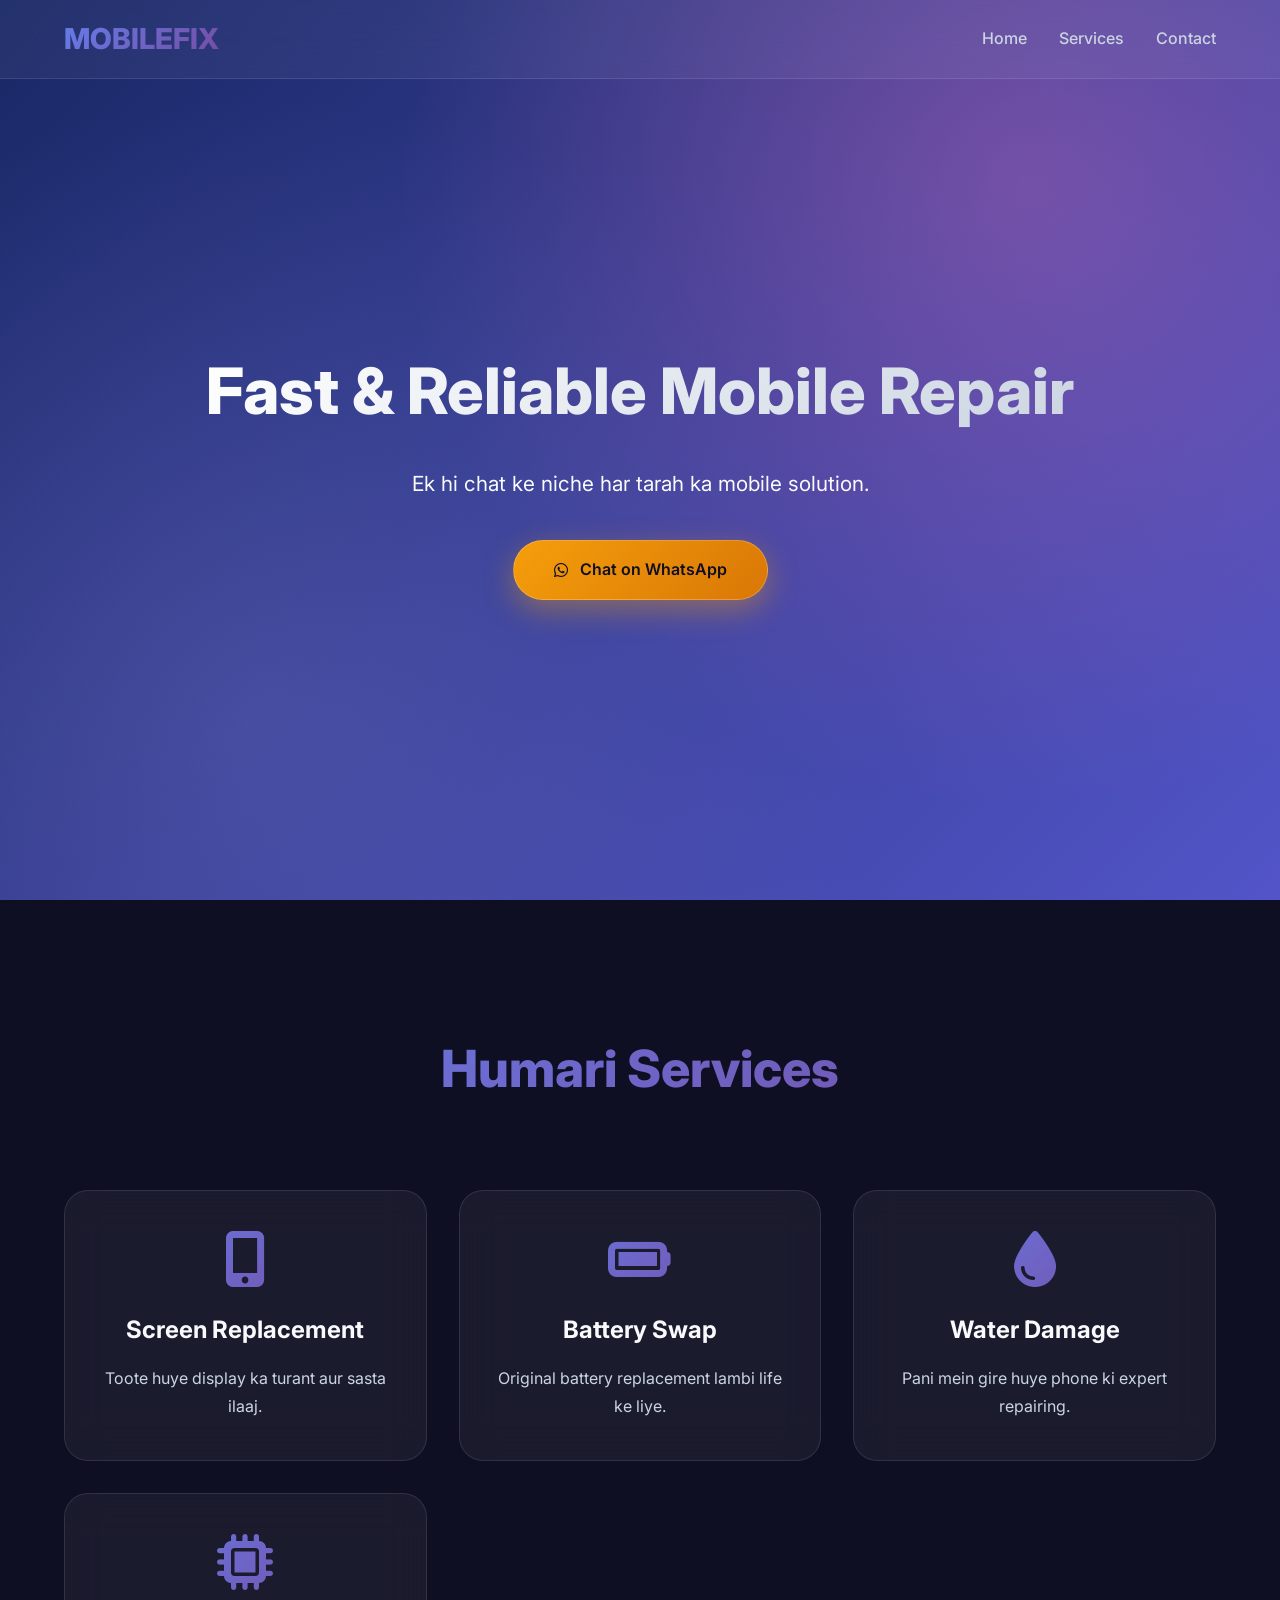
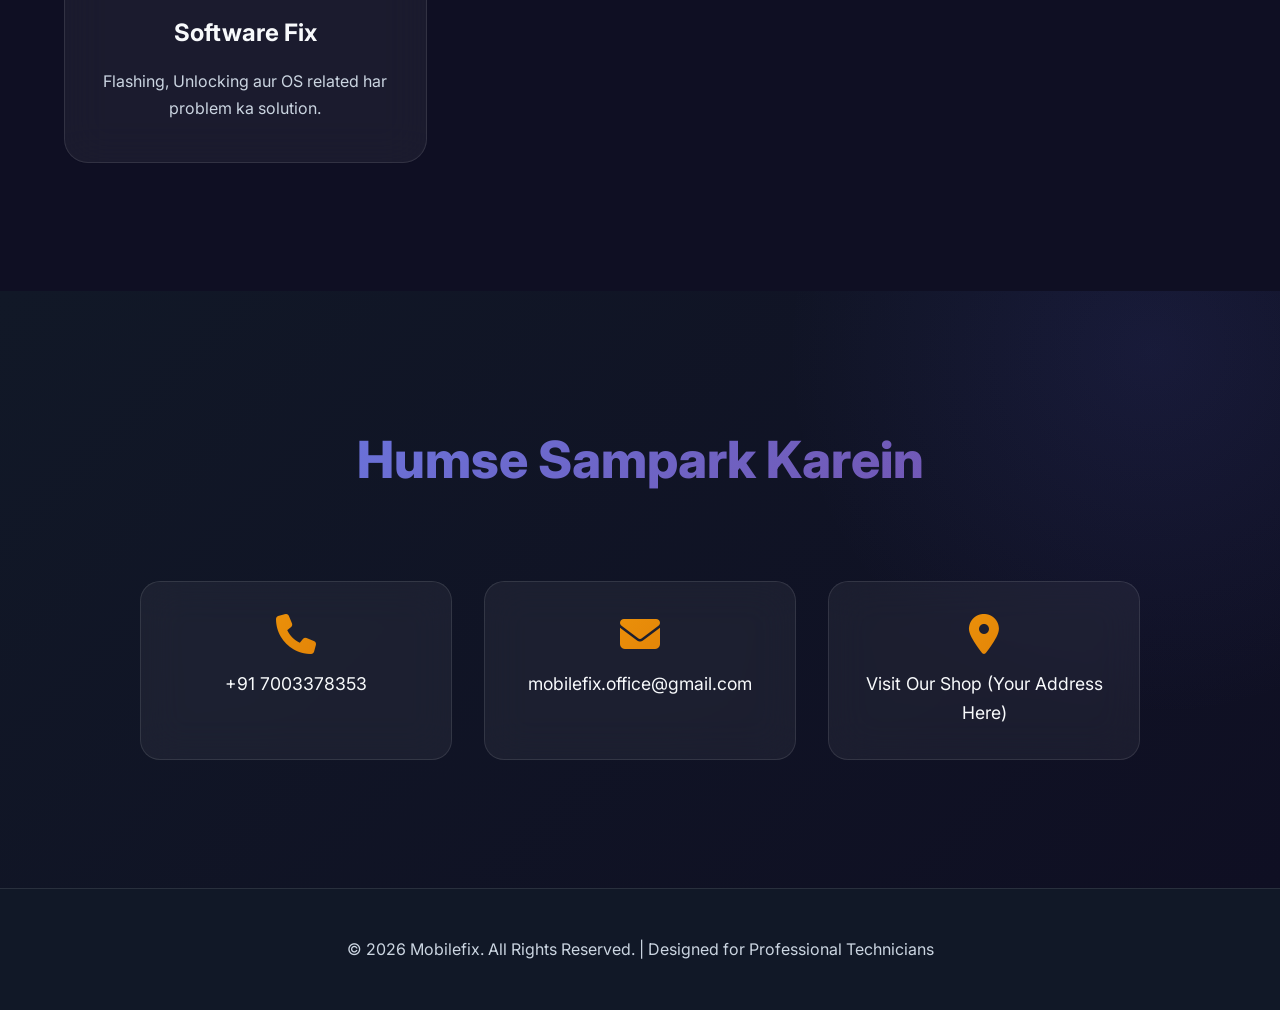
==== mob.html @ 1c363c26 "Create mob.html" ====
<!DOCTYPE html>
<html lang="en">
<head>
    <meta charset="UTF-8">
    <meta name="viewport" content="width=device-width, initial-scale=1.0">
    <title>Mobilefix | Professional Mobile Repairing</title>
    <link rel="stylesheet" href="https://cdnjs.cloudflare.com/ajax/libs/font-awesome/6.5.1/css/all.min.css">
    <link href="https://fonts.googleapis.com/css2?family=Inter:wght@300;400;500;600;700;800&display=swap" rel="stylesheet">
    <style>
        :root {
            --primary: #6366f1;
            --primary-dark: #4f46e5;
            --accent: #f59e0b;
            --accent-dark: #d97706;
            --bg-primary: #0f0f23;
            --bg-secondary: #111827;
            --bg-glass: rgba(255, 255, 255, 0.05);
            --text-primary: #f8fafc;
            --text-secondary: #cbd5e1;
            --gradient: linear-gradient(135deg, #667eea 0%, #764ba2 100%);
            --gradient-alt: linear-gradient(135deg, #f093fb 0%, #f5576c 100%);
        }

        * {
            margin: 0;
            padding: 0;
            box-sizing: border-box;
        }

        body {
            font-family: 'Inter', sans-serif;
            background: var(--bg-primary);
            color: var(--text-primary);
            line-height: 1.6;
            overflow-x: hidden;
        }

        /* Scrollbar */
        ::-webkit-scrollbar {
            width: 8px;
        }
        ::-webkit-scrollbar-track {
            background: var(--bg-secondary);
        }
        ::-webkit-scrollbar-thumb {
            background: var(--primary);
            border-radius: 4px;
        }

        /* Header */
        header {
            position: fixed;
            top: 0;
            width: 100%;
            padding: 1rem 5%;
            backdrop-filter: blur(20px);
            background: var(--bg-glass);
            border-bottom: 1px solid rgba(255, 255, 255, 0.1);
            z-index: 1000;
            display: flex;
            justify-content: space-between;
            align-items: center;
            transition: all 0.3s ease;
        }

        .logo {
            font-size: 1.8rem;
            font-weight: 800;
            background: var(--gradient);
            -webkit-background-clip: text;
            -webkit-text-fill-color: transparent;
            background-clip: text;
        }

        nav ul {
            display: flex;
            list-style: none;
            gap: 2rem;
        }

        nav a {
            color: var(--text-secondary);
            text-decoration: none;
            font-weight: 500;
            position: relative;
            transition: all 0.3s ease;
        }

        nav a::after {
            content: '';
            position: absolute;
            bottom: -4px;
            left: 0;
            width: 0;
            height: 2px;
            background: var(--accent);
            transition: width 0.3s ease;
        }

        nav a:hover::after {
            width: 100%;
        }

        nav a:hover {
            color: var(--text-primary);
        }

        /* Hero Section */
        .hero {
            min-height: 100vh;
            background: linear-gradient(135deg, rgba(26, 42, 108, 0.9), rgba(99, 102, 241, 0.8)), 
                        url('https://images.unsplash.com/photo-1512428559087-560fa5ceab42?auto=format&fit=crop&w=1920&q=80');
            background-size: cover;
            background-position: center;
            display: flex;
            flex-direction: column;
            justify-content: center;
            align-items: center;
            text-align: center;
            padding: 120px 5% 80px;
            position: relative;
            overflow: hidden;
        }

        .hero::before {
            content: '';
            position: absolute;
            top: 0;
            left: 0;
            right: 0;
            bottom: 0;
            background: radial-gradient(circle at 20% 80%, rgba(120, 119, 198, 0.3) 0%, transparent 50%),
                        radial-gradient(circle at 80% 20%, rgba(255, 119, 198, 0.3) 0%, transparent 50%);
            pointer-events: none;
        }

        .hero-content h1 {
            font-size: clamp(2.5rem, 5vw, 4.5rem);
            font-weight: 800;
            margin-bottom: 1.5rem;
            background: linear-gradient(135deg, #fff, var(--text-secondary));
            -webkit-background-clip: text;
            -webkit-text-fill-color: transparent;
            background-clip: text;
            opacity: 0;
            animation: fadeInUp 1s ease forwards;
        }

        .hero-content p {
            font-size: 1.3rem;
            max-width: 600px;
            margin: 0 auto 2.5rem;
            opacity: 0.9;
            opacity: 0;
            animation: fadeInUp 1s ease 0.2s forwards;
        }

        .btn {
            display: inline-flex;
            align-items: center;
            gap: 0.75rem;
            background: linear-gradient(135deg, var(--accent), var(--accent-dark));
            color: var(--bg-primary);
            padding: 1rem 2.5rem;
            text-decoration: none;
            font-weight: 600;
            border-radius: 50px;
            box-shadow: 0 10px 30px rgba(245, 158, 11, 0.4);
            transition: all 0.3s ease;
            backdrop-filter: blur(10px);
            border: 1px solid rgba(255, 255, 255, 0.2);
            opacity: 0;
            animation: fadeInUp 1s ease 0.4s forwards;
        }

        .btn:hover {
            transform: translateY(-4px);
            box-shadow: 0 20px 40px rgba(245, 158, 11, 0.6);
        }

        /* Services Section */
        .services {
            padding: 8rem 5%;
            max-width: 1400px;
            margin: 0 auto;
        }

        .section-header {
            text-align: center;
            margin-bottom: 5rem;
        }

        .section-header h2 {
            font-size: clamp(2rem, 4vw, 3.5rem);
            font-weight: 800;
            background: var(--gradient);
            -webkit-background-clip: text;
            -webkit-text-fill-color: transparent;
            background-clip: text;
            margin-bottom: 1rem;
        }

        .service-container {
            display: grid;
            grid-template-columns: repeat(auto-fit, minmax(280px, 1fr));
            gap: 2rem;
        }

        .service-box {
            background: var(--bg-glass);
            backdrop-filter: blur(20px);
            border: 1px solid rgba(255, 255, 255, 0.1);
            border-radius: 24px;
            padding: 2.5rem 2rem;
            text-align: center;
            transition: all 0.4s cubic-bezier(0.175, 0.885, 0.32, 1.275);
            position: relative;
            overflow: hidden;
        }

        .service-box::before {
            content: '';
            position: absolute;
            top: 0;
            left: -100%;
            width: 100%;
            height: 100%;
            background: linear-gradient(90deg, transparent, rgba(255, 255, 255, 0.1), transparent);
            transition: left 0.5s;
        }

        .service-box:hover::before {
            left: 100%;
        }

        .service-box:hover {
            transform: translateY(-12px) scale(1.02);
            border-color: var(--primary);
            box-shadow: 0 25px 50px rgba(99, 102, 241, 0.3);
        }

        .service-box i {
            font-size: 3.5rem;
            background: var(--gradient);
            -webkit-background-clip: text;
            -webkit-text-fill-color: transparent;
            background-clip: text;
            margin-bottom: 1.5rem;
            display: block;
        }

        .service-box h3 {
            font-size: 1.5rem;
            font-weight: 700;
            margin-bottom: 1rem;
            color: var(--text-primary);
        }

        .service-box p {
            color: var(--text-secondary);
            line-height: 1.7;
        }

        /* Contact Section */
        .contact {
            padding: 8rem 5%;
            background: linear-gradient(135deg, var(--bg-secondary), var(--bg-primary));
            position: relative;
            overflow: hidden;
        }

        .contact::before {
            content: '';
            position: absolute;
            top: -50%;
            right: -20%;
            width: 60%;
            height: 120%;
            background: radial-gradient(circle, rgba(99, 102, 241, 0.1) 0%, transparent 70%);
            animation: float 20s ease-in-out infinite;
        }

        .contact-info {
            display: grid;
            grid-template-columns: repeat(auto-fit, minmax(250px, 1fr));
            gap: 2rem;
            max-width: 1000px;
            margin: 0 auto;
        }

        .info-item {
            background: var(--bg-glass);
            backdrop-filter: blur(20px);
            border: 1px solid rgba(255, 255, 255, 0.1);
            border-radius: 20px;
            padding: 2rem;
            text-align: center;
            transition: all 0.3s ease;
        }

        .info-item:hover {
            transform: translateY(-8px);
            border-color: var(--accent);
            box-shadow: 0 20px 40px rgba(245, 158, 11, 0.2);
        }

        .info-item i {
            font-size: 2.5rem;
            background: linear-gradient(135deg, var(--accent), var(--accent-dark));
            -webkit-background-clip: text;
            -webkit-text-fill-color: transparent;
            background-clip: text;
            margin-bottom: 1rem;
            display: block;
        }

        .info-item p {
            font-size: 1.1rem;
            margin-top: 0.5rem;
        }

        /* Footer */
        footer {
            background: var(--bg-secondary);
            color: var(--text-secondary);
            text-align: center;
            padding: 3rem 5%;
            border-top: 1px solid rgba(255, 255, 255, 0.1);
        }

        /* Animations */
        @keyframes fadeInUp {
            from {
                opacity: 0;
                transform: translateY(30px);
            }
            to {
                opacity: 1;
                transform: translateY(0);
            }
        }

        @keyframes float {
            0%, 100% { transform: translateY(0px) rotate(0deg); }
            33% { transform: translateY(-20px) rotate(1deg); }
            66% { transform: translateY(-10px) rotate(-1deg); }
        }

        /* Mobile Responsive */
        @media (max-width: 768px) {
            header {
                padding: 1rem 5%;
            }
            
            nav {
                display: none;
            }

            .hero {
                padding: 100px 5% 60px;
                text-align: center;
            }

            .services, .contact {
                padding: 4rem 5%;
            }

            .service-container {
                grid-template-columns: 1fr;
                gap: 1.5rem;
            }

            .contact-info {
                grid-template-columns: 1fr;
                gap: 1.5rem;
            }
        }

        /* Smooth scrolling */
        html {
            scroll-behavior: smooth;
        }
    </style>
</head>
<body>
    <header>
        <div class="logo">MOBILE<span>FIX</span></div>
        <nav>
            <ul>
                <li><a href="#home">Home</a></li>
                <li><a href="#services">Services</a></li>
                <li><a href="#contact">Contact</a></li>
            </ul>
        </nav>
    </header>

    <section class="hero" id="home">
        <div class="hero-content">
            <h1>Fast & Reliable Mobile Repair</h1>
            <p>Ek hi chat ke niche har tarah ka mobile solution.</p>
            <a href="https://wa.me/917003378353" class="btn">
                <i class="fab fa-whatsapp"></i>
                Chat on WhatsApp
            </a>
        </div>
    </section>

    <section class="services" id="services">
        <div class="section-header">
            <h2>Humari Services</h2>
        </div>
        <div class="service-container">
            <div class="service-box">
                <i class="fas fa-mobile-alt"></i>
                <h3>Screen Replacement</h3>
                <p>Toote huye display ka turant aur sasta ilaaj.</p>
            </div>
            <div class="service-box">
                <i class="fas fa-battery-full"></i>
                <h3>Battery Swap</h3>
                <p>Original battery replacement lambi life ke liye.</p>
            </div>
            <div class="service-box">
                <i class="fas fa-tint"></i>
                <h3>Water Damage</h3>
                <p>Pani mein gire huye phone ki expert repairing.</p>
            </div>
            <div class="service-box">
                <i class="fas fa-microchip"></i>
                <h3>Software Fix</h3>
                <p>Flashing, Unlocking aur OS related har problem ka solution.</p>
            </div>
        </div>
    </section>

    <section class="contact" id="contact">
        <div class="section-header">
            <h2>Humse Sampark Karein</h2>
        </div>
        <div class="contact-info">
            <div class="info-item">
                <i class="fas fa-phone"></i>
                <p>+91 7003378353</p>
            </div>
            <div class="info-item">
                <i class="fas fa-envelope"></i>
                <p>mobilefix.office@gmail.com</p>
            </div>
            <div class="info-item">
                <i class="fas fa-map-marker-alt"></i>
                <p>Visit Our Shop (Your Address Here)</p>
            </div>
        </div>
    </section>

    <footer>
        &copy; 2026 Mobilefix. All Rights Reserved. | Designed for Professional Technicians
    </footer>
</body>
</html>
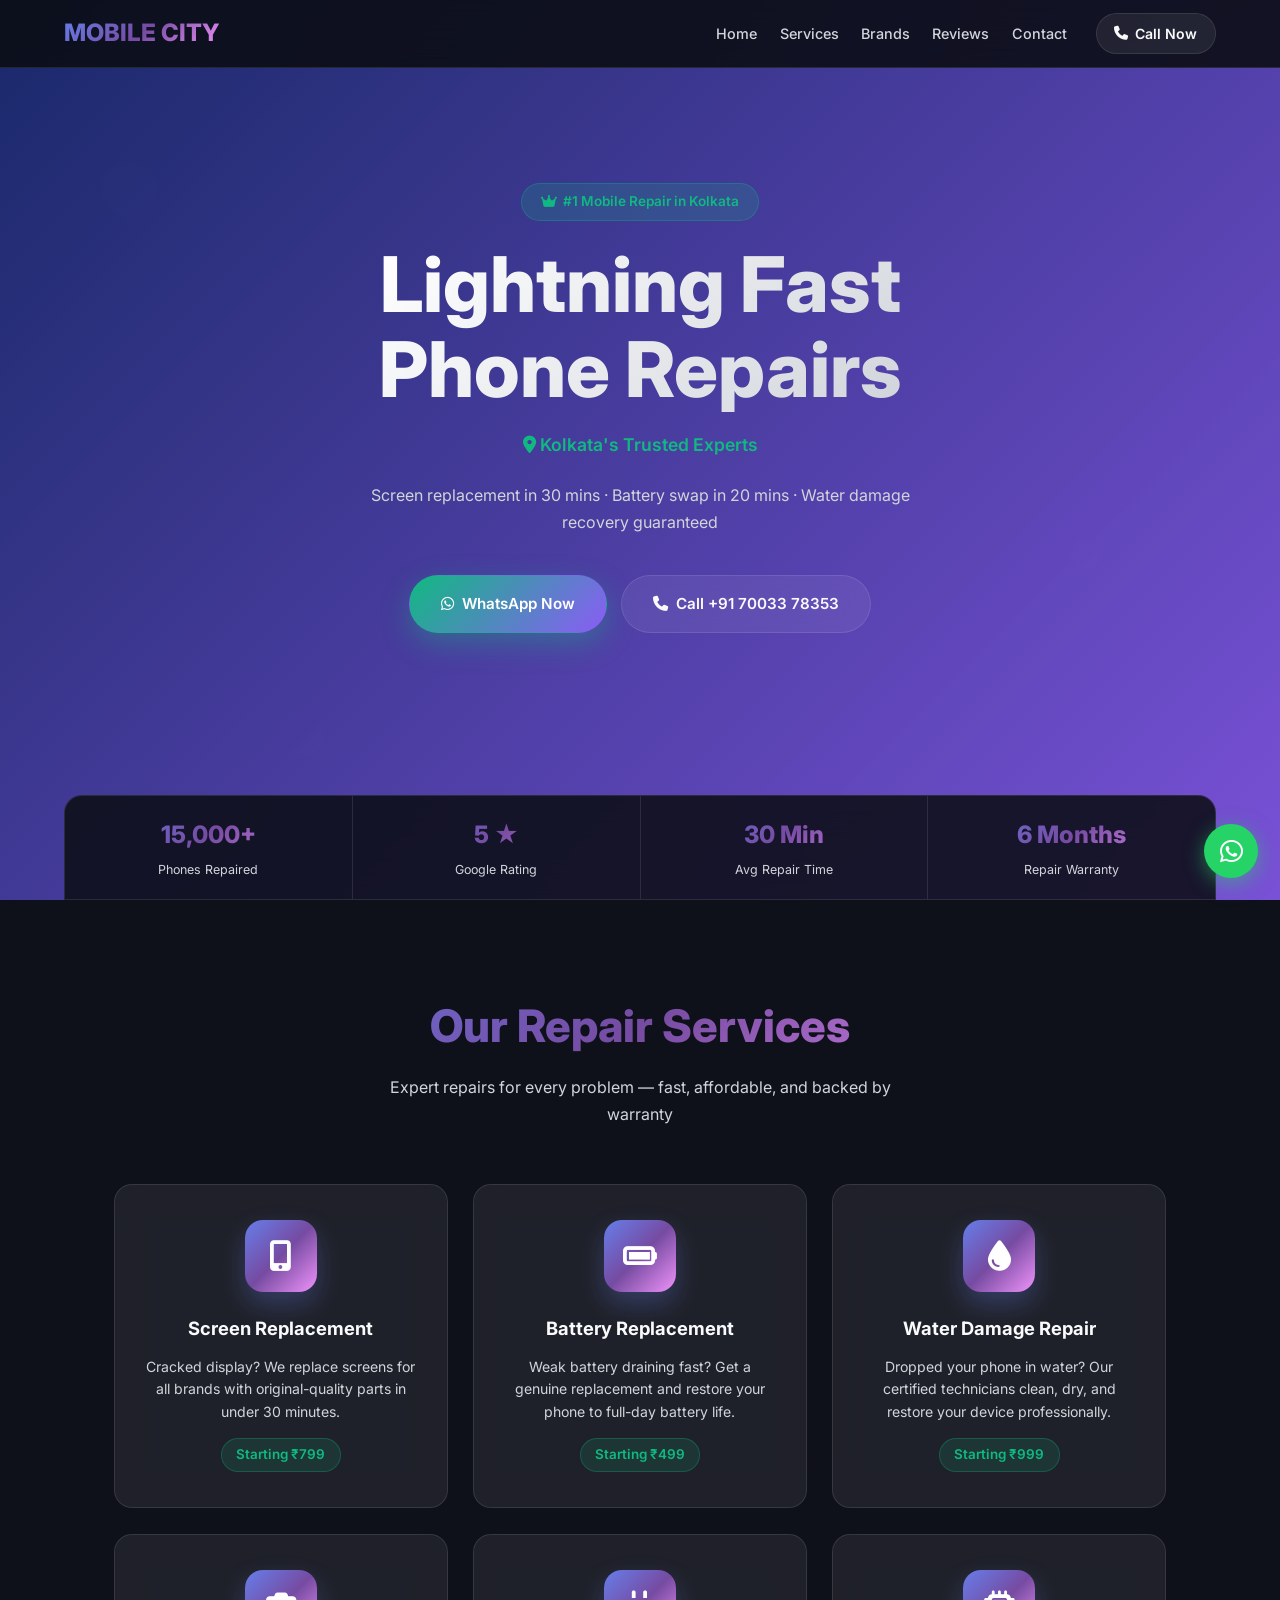
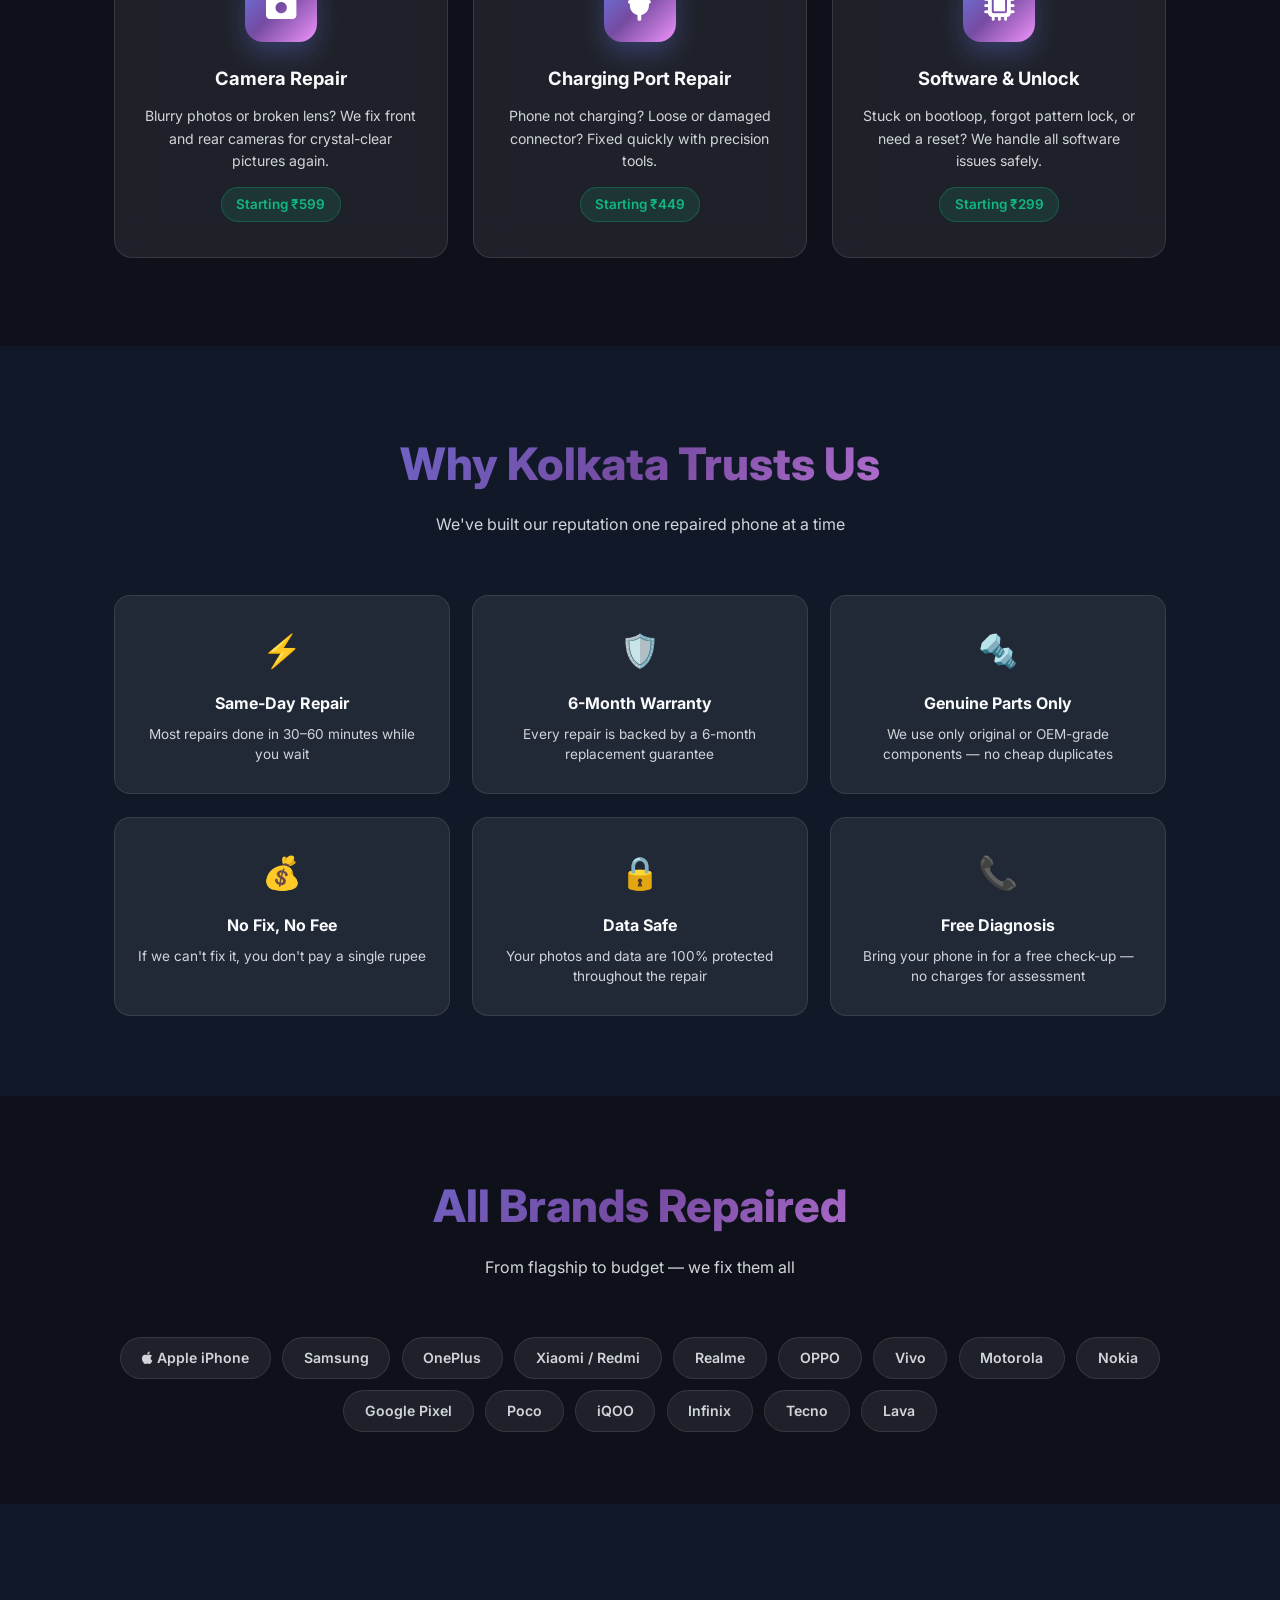
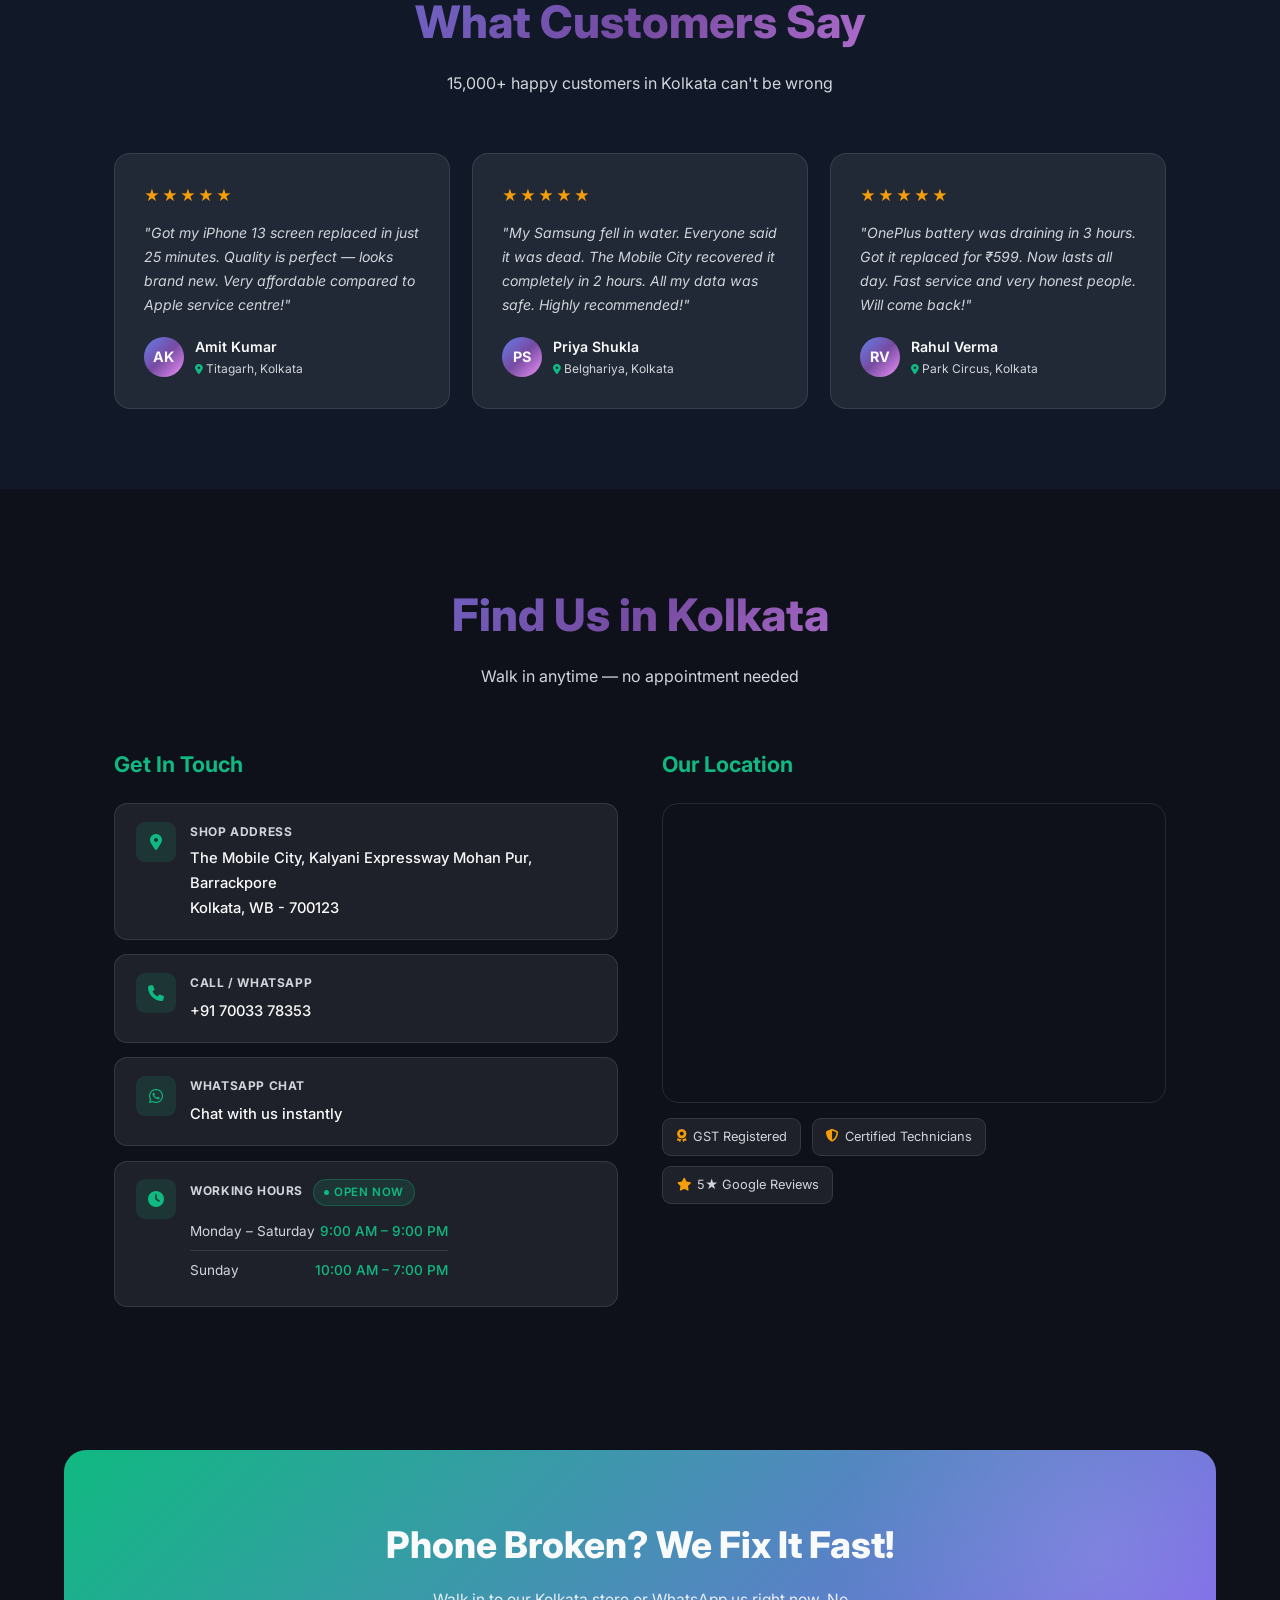
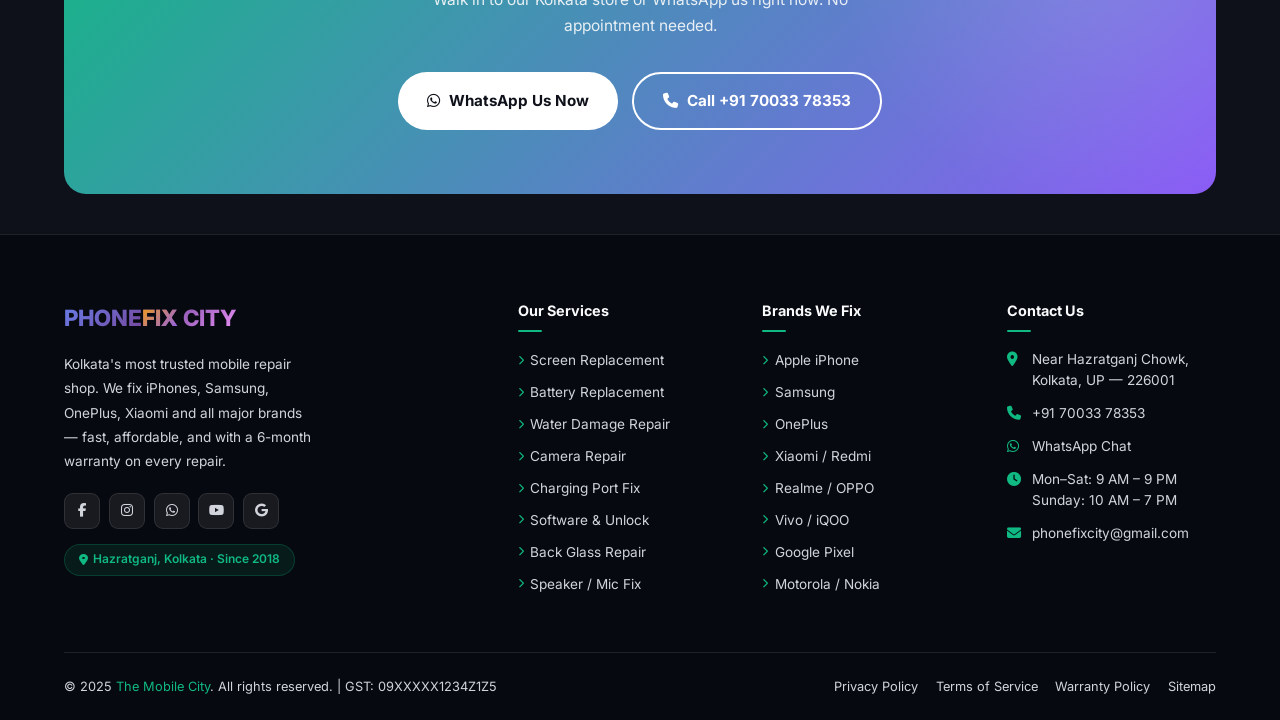
==== commit f52c37f1: "Update mob.html" ====
--- a/mob.html
+++ b/mob.html
@@ -1,460 +1,1742 @@
 <!DOCTYPE html>
 <html lang="en">
+
 <head>
     <meta charset="UTF-8">
     <meta name="viewport" content="width=device-width, initial-scale=1.0">
-    <title>Mobilefix | Professional Mobile Repairing</title>
+    <title>The Mobile City | #1 Mobile Repair in Kolkata</title>
     <link rel="stylesheet" href="https://cdnjs.cloudflare.com/ajax/libs/font-awesome/6.5.1/css/all.min.css">
-    <link href="https://fonts.googleapis.com/css2?family=Inter:wght@300;400;500;600;700;800&display=swap" rel="stylesheet">
+    <link href="https://fonts.googleapis.com/css2?family=Inter:wght@300;400;500;600;700;800&family=Poppins:wght@400;500;600;700&display=swap" rel="stylesheet">
     <style>
-        :root {
-            --primary: #6366f1;
-            --primary-dark: #4f46e5;
+         :root {
+            --primary: #10b981;
+            --purple: #8b5cf6;
             --accent: #f59e0b;
-            --accent-dark: #d97706;
-            --bg-primary: #0f0f23;
-            --bg-secondary: #111827;
-            --bg-glass: rgba(255, 255, 255, 0.05);
-            --text-primary: #f8fafc;
-            --text-secondary: #cbd5e1;
-            --gradient: linear-gradient(135deg, #667eea 0%, #764ba2 100%);
-            --gradient-alt: linear-gradient(135deg, #f093fb 0%, #f5576c 100%);
-        }
-
-        * {
+            --bg: #0f111a;
+            --bg2: #111827;
+            --glass: rgba(255, 255, 255, .07);
+            --txt: #f9fafb;
+            --txt2: #d1d5db;
+            --glow: rgba(255, 255, 255, .1);
+            --gm: linear-gradient(135deg, #667eea, #764ba2, #f093fb);
+            --ga: linear-gradient(135deg, #f59e0b, #ef4444);
+            --H: 68px;
+        }
+        
+        *,
+        *::before,
+        *::after {
             margin: 0;
             padding: 0;
             box-sizing: border-box;
         }
-
+        
+        html {
+            scroll-behavior: smooth;
+        }
+        
         body {
             font-family: 'Inter', sans-serif;
-            background: var(--bg-primary);
-            color: var(--text-primary);
-            line-height: 1.6;
+            background: var(--bg);
+            color: var(--txt);
+            line-height: 1.7;
             overflow-x: hidden;
         }
-
-        /* Scrollbar */
-        ::-webkit-scrollbar {
-            width: 8px;
-        }
-        ::-webkit-scrollbar-track {
-            background: var(--bg-secondary);
-        }
-        ::-webkit-scrollbar-thumb {
-            background: var(--primary);
-            border-radius: 4px;
-        }
-
-        /* Header */
+        
+        iframe,
+        img {
+            max-width: 100%;
+            display: block;
+        }
+        /* scrollbar */
+        
+         ::-webkit-scrollbar {
+            width: 7px;
+        }
+        
+         ::-webkit-scrollbar-thumb {
+            background: var(--gm);
+            border-radius: 8px;
+        }
+        /* particles */
+        
+        .particles {
+            position: fixed;
+            inset: 0;
+            pointer-events: none;
+            z-index: 0;
+            overflow: hidden;
+        }
+        
+        .p {
+            position: absolute;
+            border-radius: 50%;
+            opacity: .07;
+            animation: fp 22s infinite linear;
+            background: var(--gm);
+        }
+        
+        .p:nth-child(1) {
+            width: 55px;
+            height: 55px;
+            top: 18%;
+            left: 8%;
+        }
+        
+        .p:nth-child(2) {
+            width: 30px;
+            height: 30px;
+            top: 60%;
+            right: 14%;
+            animation-delay: 7s;
+        }
+        
+        .p:nth-child(3) {
+            width: 42px;
+            height: 42px;
+            bottom: 16%;
+            left: 22%;
+            animation-delay: 14s;
+        }
+        /* ── HEADER ── */
+        
         header {
             position: fixed;
             top: 0;
-            width: 100%;
-            padding: 1rem 5%;
-            backdrop-filter: blur(20px);
-            background: var(--bg-glass);
-            border-bottom: 1px solid rgba(255, 255, 255, 0.1);
+            left: 0;
+            right: 0;
+            height: var(--H);
+            display: flex;
+            align-items: center;
+            justify-content: space-between;
+            padding: 0 5%;
+            background: rgba(12, 14, 22, .9);
+            backdrop-filter: blur(22px);
+            border-bottom: 1px solid var(--glow);
             z-index: 1000;
-            display: flex;
-            justify-content: space-between;
-            align-items: center;
-            transition: all 0.3s ease;
-        }
-
+        }
+        
         .logo {
-            font-size: 1.8rem;
+            font-size: 1.5rem;
             font-weight: 800;
-            background: var(--gradient);
+            white-space: nowrap;
+            flex-shrink: 0;
+            background: var(--gm);
             -webkit-background-clip: text;
             -webkit-text-fill-color: transparent;
             background-clip: text;
         }
-
+        
+        .logo span {
+            background: linear-gradient(135deg, var(--accent), var(--purple));
+            -webkit-background-clip: text;
+            -webkit-text-fill-color: transparent;
+        }
+        
+        .nav-right {
+            display: flex;
+            align-items: center;
+            gap: 1.8rem;
+        }
+        
         nav ul {
             display: flex;
             list-style: none;
-            gap: 2rem;
-        }
-
+            gap: 1.4rem;
+        }
+        
         nav a {
-            color: var(--text-secondary);
+            color: var(--txt2);
             text-decoration: none;
             font-weight: 500;
+            font-size: .9rem;
             position: relative;
-            transition: all 0.3s ease;
-        }
-
+            padding: .3rem 0;
+            transition: color .3s;
+        }
+        
         nav a::after {
             content: '';
             position: absolute;
-            bottom: -4px;
+            bottom: 0;
             left: 0;
             width: 0;
             height: 2px;
-            background: var(--accent);
-            transition: width 0.3s ease;
-        }
-
+            background: var(--ga);
+            transition: width .3s;
+        }
+        
+        nav a:hover {
+            color: var(--txt);
+        }
+        
         nav a:hover::after {
             width: 100%;
         }
-
-        nav a:hover {
-            color: var(--text-primary);
-        }
-
-        /* Hero Section */
+        
+        .call-btn {
+            display: inline-flex;
+            align-items: center;
+            gap: .45rem;
+            padding: .5rem 1.1rem;
+            border-radius: 50px;
+            font-size: .88rem;
+            font-weight: 600;
+            background: var(--glass);
+            border: 1px solid var(--glow);
+            color: var(--txt);
+            text-decoration: none;
+            white-space: nowrap;
+            transition: all .3s;
+            flex-shrink: 0;
+        }
+        
+        .call-btn:hover {
+            border-color: var(--primary);
+            color: var(--primary);
+        }
+        /* hamburger */
+        
+        .hbg {
+            display: none;
+            flex-direction: column;
+            gap: 5px;
+            cursor: pointer;
+            background: none;
+            border: none;
+            padding: 4px;
+        }
+        
+        .hbg span {
+            display: block;
+            width: 22px;
+            height: 2px;
+            background: var(--txt2);
+            border-radius: 2px;
+            transition: all .3s;
+        }
+        
+        .hbg.open span:nth-child(1) {
+            transform: translateY(7px) rotate(45deg);
+        }
+        
+        .hbg.open span:nth-child(2) {
+            opacity: 0;
+        }
+        
+        .hbg.open span:nth-child(3) {
+            transform: translateY(-7px) rotate(-45deg);
+        }
+        /* mobile nav */
+        
+        .mob-nav {
+            display: none;
+            flex-direction: column;
+            position: fixed;
+            top: var(--H);
+            left: 0;
+            right: 0;
+            background: rgba(12, 14, 22, .97);
+            backdrop-filter: blur(18px);
+            border-bottom: 1px solid var(--glow);
+            padding: 1.5rem 5% 2rem;
+            z-index: 999;
+            gap: .2rem;
+        }
+        
+        .mob-nav.open {
+            display: flex;
+        }
+        
+        .mob-nav a {
+            color: var(--txt2);
+            text-decoration: none;
+            font-size: 1rem;
+            font-weight: 500;
+            padding: .7rem 0;
+            border-bottom: 1px solid var(--glow);
+            transition: color .3s;
+        }
+        
+        .mob-nav a:hover {
+            color: var(--primary);
+        }
+        
+        .mob-nav .call-btn {
+            margin-top: .8rem;
+            justify-content: center;
+            border-radius: 50px;
+        }
+        /* ── HERO ── */
+        
         .hero {
             min-height: 100vh;
-            background: linear-gradient(135deg, rgba(26, 42, 108, 0.9), rgba(99, 102, 241, 0.8)), 
-                        url('https://images.unsplash.com/photo-1512428559087-560fa5ceab42?auto=format&fit=crop&w=1920&q=80');
-            background-size: cover;
-            background-position: center;
+            background: linear-gradient(135deg, rgba(26, 42, 108, .96), rgba(139, 92, 246, .86)), url('https://images.unsplash.com/photo-1556656793-08538906a9f8?auto=format&fit=crop&w=1920&q=80') center/cover no-repeat;
             display: flex;
             flex-direction: column;
+            align-items: center;
             justify-content: center;
-            align-items: center;
             text-align: center;
-            padding: 120px 5% 80px;
+            padding: calc(var(--H) + 3rem) 5% 200px;
+            position: relative;
+            z-index: 2;
+        }
+        
+        .badge {
+            display: inline-flex;
+            align-items: center;
+            gap: .45rem;
+            background: rgba(16, 185, 129, .18);
+            color: var(--primary);
+            padding: .4rem 1.2rem;
+            border-radius: 50px;
+            font-size: .85rem;
+            font-weight: 600;
+            border: 1px solid rgba(16, 185, 129, .3);
+            margin-bottom: 1.4rem;
+            animation: pulse 2.5s infinite;
+        }
+        
+        .hero h1 {
+            font-size: clamp(2rem, 6vw, 4.8rem);
+            font-weight: 800;
+            line-height: 1.1;
+            margin-bottom: 1.1rem;
+            background: linear-gradient(135deg, #fff, var(--txt2));
+            -webkit-background-clip: text;
+            -webkit-text-fill-color: transparent;
+            background-clip: text;
+        }
+        
+        .hero-loc {
+            font-size: 1.1rem;
+            color: var(--primary);
+            font-weight: 600;
+            margin-bottom: 1.4rem;
+        }
+        
+        .hero-sub {
+            font-size: 1rem;
+            max-width: 560px;
+            margin: 0 auto 2.4rem;
+            color: var(--txt2);
+        }
+        
+        .hero-btns {
+            display: flex;
+            gap: .9rem;
+            flex-wrap: wrap;
+            justify-content: center;
+        }
+        
+        .btn-p,
+        .btn-s {
+            display: inline-flex;
+            align-items: center;
+            gap: .55rem;
+            padding: .95rem 1.9rem;
+            text-decoration: none;
+            font-weight: 600;
+            font-size: .95rem;
+            border-radius: 50px;
+            border: 1px solid transparent;
+            transition: all .35s ease;
+        }
+        
+        .btn-p {
+            background: linear-gradient(135deg, var(--primary), var(--purple));
+            color: #fff;
+            box-shadow: 0 10px 28px rgba(16, 185, 129, .35);
+        }
+        
+        .btn-s {
+            background: var(--glass);
+            color: var(--txt);
+            backdrop-filter: blur(14px);
+            border-color: var(--glow);
+        }
+        
+        .btn-p:hover {
+            transform: translateY(-4px);
+            box-shadow: 0 16px 36px rgba(16, 185, 129, .5);
+        }
+        
+        .btn-s:hover {
+            transform: translateY(-3px);
+            border-color: rgba(255, 255, 255, .25);
+        }
+        /* stats strip — attached to bottom of hero */
+        
+        .stats-strip {
+            position: absolute;
+            bottom: 0;
+            left: 5%;
+            right: 5%;
+            display: flex;
+            flex-wrap: wrap;
+            background: rgba(12, 14, 22, .88);
+            backdrop-filter: blur(18px);
+            border: 1px solid var(--glow);
+            border-radius: 18px 18px 0 0;
+            overflow: hidden;
+        }
+        
+        .si {
+            flex: 1;
+            min-width: 130px;
+            padding: 1.2rem .8rem;
+            text-align: center;
+            border-right: 1px solid var(--glow);
+        }
+        
+        .si:last-child {
+            border-right: none;
+        }
+        
+        .si h3 {
+            font-size: 1.5rem;
+            font-weight: 800;
+            background: var(--gm);
+            -webkit-background-clip: text;
+            -webkit-text-fill-color: transparent;
+            margin-bottom: .15rem;
+        }
+        
+        .si p {
+            color: var(--txt2);
+            font-size: .78rem;
+        }
+        /* ── LAYOUT ── */
+        
+        .sec {
+            position: relative;
+            z-index: 2;
+        }
+        
+        .wrap {
+            max-width: 1180px;
+            margin: 0 auto;
+            padding: 0 5%;
+        }
+        
+        .sh {
+            text-align: center;
+            margin-bottom: 3.5rem;
+        }
+        
+        .sh h2 {
+            font-size: clamp(1.7rem, 4vw, 2.8rem);
+            font-weight: 800;
+            margin-bottom: .6rem;
+            background: var(--gm);
+            -webkit-background-clip: text;
+            -webkit-text-fill-color: transparent;
+            background-clip: text;
+        }
+        
+        .sh p {
+            color: var(--txt2);
+            font-size: 1rem;
+            max-width: 520px;
+            margin: 0 auto;
+        }
+        /* ── SERVICES ── */
+        
+        .services {
+            padding: 5.5rem 0;
+        }
+        
+        .svc-grid {
+            display: grid;
+            grid-template-columns: repeat(3, 1fr);
+            gap: 1.6rem;
+        }
+        
+        .svc-card {
+            background: var(--glass);
+            backdrop-filter: blur(18px);
+            border: 1px solid var(--glow);
+            border-radius: 18px;
+            padding: 2.2rem 1.8rem;
+            text-align: center;
             position: relative;
             overflow: hidden;
-        }
-
-        .hero::before {
+            transition: all .4s ease;
+        }
+        
+        .svc-card::before {
             content: '';
             position: absolute;
             top: 0;
             left: 0;
             right: 0;
-            bottom: 0;
-            background: radial-gradient(circle at 20% 80%, rgba(120, 119, 198, 0.3) 0%, transparent 50%),
-                        radial-gradient(circle at 80% 20%, rgba(255, 119, 198, 0.3) 0%, transparent 50%);
-            pointer-events: none;
-        }
-
-        .hero-content h1 {
-            font-size: clamp(2.5rem, 5vw, 4.5rem);
-            font-weight: 800;
-            margin-bottom: 1.5rem;
-            background: linear-gradient(135deg, #fff, var(--text-secondary));
-            -webkit-background-clip: text;
-            -webkit-text-fill-color: transparent;
-            background-clip: text;
-            opacity: 0;
-            animation: fadeInUp 1s ease forwards;
-        }
-
-        .hero-content p {
-            font-size: 1.3rem;
-            max-width: 600px;
-            margin: 0 auto 2.5rem;
-            opacity: 0.9;
-            opacity: 0;
-            animation: fadeInUp 1s ease 0.2s forwards;
-        }
-
-        .btn {
+            height: 3px;
+            background: var(--ga);
+            transform: scaleX(0);
+            transition: transform .4s;
+        }
+        
+        .svc-card:hover {
+            transform: translateY(-6px);
+            border-color: rgba(16, 185, 129, .3);
+            box-shadow: 0 20px 44px rgba(16, 185, 129, .1);
+        }
+        
+        .svc-card:hover::before {
+            transform: scaleX(1);
+        }
+        
+        .svc-ico {
+            width: 72px;
+            height: 72px;
+            margin: 0 auto 1.3rem;
+            background: var(--gm);
+            border-radius: 18px;
+            display: flex;
+            align-items: center;
+            justify-content: center;
+            box-shadow: 0 12px 26px rgba(102, 126, 234, .3);
+            transition: transform .3s;
+        }
+        
+        .svc-card:hover .svc-ico {
+            transform: scale(1.1) rotate(5deg);
+        }
+        
+        .svc-ico i {
+            font-size: 1.9rem;
+            color: #fff;
+        }
+        
+        .svc-card h3 {
+            font-size: 1.15rem;
+            font-weight: 700;
+            margin-bottom: .7rem;
+        }
+        
+        .svc-card p {
+            color: var(--txt2);
+            font-size: .88rem;
+            line-height: 1.6;
+            margin-bottom: .9rem;
+        }
+        
+        .price {
+            display: inline-block;
+            background: rgba(16, 185, 129, .14);
+            color: var(--primary);
+            padding: .3rem .9rem;
+            border-radius: 50px;
+            font-size: .84rem;
+            font-weight: 600;
+            border: 1px solid rgba(16, 185, 129, .28);
+        }
+        /* ── WHY US ── */
+        
+        .why {
+            padding: 5rem 0;
+            background: var(--bg2);
+        }
+        
+        .why-grid {
+            display: grid;
+            grid-template-columns: repeat(3, 1fr);
+            gap: 1.4rem;
+        }
+        
+        .wc {
+            background: var(--glass);
+            border: 1px solid var(--glow);
+            border-radius: 16px;
+            padding: 1.8rem 1.4rem;
+            text-align: center;
+            transition: all .3s;
+        }
+        
+        .wc:hover {
+            transform: translateY(-4px);
+            border-color: var(--primary);
+        }
+        
+        .wc-ico {
+            font-size: 2rem;
+            margin-bottom: .7rem;
+        }
+        
+        .wc h4 {
+            font-size: 1rem;
+            font-weight: 700;
+            margin-bottom: .4rem;
+        }
+        
+        .wc p {
+            color: var(--txt2);
+            font-size: .85rem;
+            line-height: 1.5;
+        }
+        /* ── BRANDS ── */
+        
+        .brands {
+            padding: 4.5rem 0;
+        }
+        
+        .b-wrap {
+            display: flex;
+            flex-wrap: wrap;
+            justify-content: center;
+            gap: .7rem;
+        }
+        
+        .bc {
+            background: var(--glass);
+            border: 1px solid var(--glow);
+            border-radius: 50px;
+            padding: .5rem 1.3rem;
+            font-size: .88rem;
+            font-weight: 600;
+            color: var(--txt2);
+            transition: all .3s;
+            cursor: default;
+        }
+        
+        .bc:hover {
+            border-color: var(--primary);
+            color: var(--primary);
+            background: rgba(16, 185, 129, .08);
+        }
+        /* ── TESTIMONIALS ── */
+        
+        .reviews {
+            padding: 5rem 0;
+            background: var(--bg2);
+        }
+        
+        .t-grid {
+            display: grid;
+            grid-template-columns: repeat(3, 1fr);
+            gap: 1.4rem;
+        }
+        
+        .tc {
+            background: var(--glass);
+            border: 1px solid var(--glow);
+            border-radius: 16px;
+            padding: 1.8rem;
+            transition: all .3s;
+        }
+        
+        .tc:hover {
+            transform: translateY(-4px);
+            border-color: rgba(139, 92, 246, .4);
+        }
+        
+        .stars {
+            color: var(--accent);
+            font-size: .95rem;
+            margin-bottom: .8rem;
+            letter-spacing: 2px;
+        }
+        
+        .tc blockquote {
+            color: var(--txt2);
+            font-size: .88rem;
+            line-height: 1.7;
+            margin-bottom: 1.1rem;
+            font-style: italic;
+        }
+        
+        .auth {
+            display: flex;
+            align-items: center;
+            gap: .7rem;
+        }
+        
+        .av {
+            width: 40px;
+            height: 40px;
+            border-radius: 50%;
+            background: var(--gm);
+            display: flex;
+            align-items: center;
+            justify-content: center;
+            font-weight: 700;
+            font-size: .9rem;
+            flex-shrink: 0;
+        }
+        
+        .an {
+            font-weight: 600;
+            font-size: .88rem;
+        }
+        
+        .al {
+            font-size: .75rem;
+            color: var(--txt2);
+        }
+        /* ── CONTACT ── */
+        
+        .contact {
+            padding: 5.5rem 0;
+        }
+        
+        .cg {
+            display: grid;
+            grid-template-columns: 1fr 1fr;
+            gap: 2.8rem;
+            align-items: start;
+        }
+        
+        .ct {
+            font-size: 1.35rem;
+            font-weight: 700;
+            color: var(--primary);
+            margin-bottom: 1.3rem;
+        }
+        
+        .ic {
+            display: flex;
+            gap: .9rem;
+            align-items: flex-start;
+            background: var(--glass);
+            border: 1px solid var(--glow);
+            border-radius: 13px;
+            padding: 1.1rem 1.3rem;
+            margin-bottom: .9rem;
+            transition: all .3s;
+        }
+        
+        .ic:hover {
+            transform: translateX(5px);
+            border-color: var(--primary);
+        }
+        
+        .ic-ico {
+            width: 40px;
+            height: 40px;
+            border-radius: 9px;
+            background: rgba(16, 185, 129, .14);
+            display: flex;
+            align-items: center;
+            justify-content: center;
+            flex-shrink: 0;
+        }
+        
+        .ic-ico i {
+            color: var(--primary);
+            font-size: 1rem;
+        }
+        
+        .ic-body h5 {
+            font-size: .75rem;
+            text-transform: uppercase;
+            letter-spacing: .05em;
+            color: var(--txt2);
+            margin-bottom: .25rem;
+        }
+        
+        .ic-body a,
+        .ic-body p {
+            color: var(--txt);
+            font-size: .92rem;
+            font-weight: 500;
+            text-decoration: none;
+        }
+        
+        .ic-body a:hover {
+            color: var(--primary);
+        }
+        
+        .ob {
             display: inline-flex;
             align-items: center;
-            gap: 0.75rem;
-            background: linear-gradient(135deg, var(--accent), var(--accent-dark));
-            color: var(--bg-primary);
-            padding: 1rem 2.5rem;
-            text-decoration: none;
+            gap: .3rem;
+            background: rgba(16, 185, 129, .14);
+            color: var(--primary);
+            padding: .18rem .65rem;
+            border-radius: 50px;
+            font-size: .72rem;
             font-weight: 600;
-            border-radius: 50px;
-            box-shadow: 0 10px 30px rgba(245, 158, 11, 0.4);
-            transition: all 0.3s ease;
-            backdrop-filter: blur(10px);
-            border: 1px solid rgba(255, 255, 255, 0.2);
-            opacity: 0;
-            animation: fadeInUp 1s ease 0.4s forwards;
-        }
-
-        .btn:hover {
-            transform: translateY(-4px);
-            box-shadow: 0 20px 40px rgba(245, 158, 11, 0.6);
-        }
-
-        /* Services Section */
-        .services {
-            padding: 8rem 5%;
-            max-width: 1400px;
-            margin: 0 auto;
-        }
-
-        .section-header {
+            border: 1px solid rgba(16, 185, 129, .28);
+            margin-left: .4rem;
+        }
+        
+        .od {
+            width: 5px;
+            height: 5px;
+            background: var(--primary);
+            border-radius: 50%;
+            animation: blink 1.5s infinite;
+        }
+        
+        .ht {
+            width: 100%;
+            border-collapse: collapse;
+            margin-top: .4rem;
+        }
+        
+        .ht tr {
+            border-bottom: 1px solid var(--glow);
+        }
+        
+        .ht tr:last-child {
+            border-bottom: none;
+        }
+        
+        .ht td {
+            padding: .45rem 0;
+            font-size: .85rem;
+            color: var(--txt2);
+        }
+        
+        .ht td:last-child {
+            text-align: right;
+            color: var(--primary);
+            font-weight: 500;
+        }
+        
+        .map-box {
+            border-radius: 16px;
+            overflow: hidden;
+            border: 1px solid var(--glow);
+            height: 300px;
+            margin-bottom: .9rem;
+        }
+        
+        .map-box iframe {
+            width: 100%;
+            height: 100%;
+            border: none;
+            filter: invert(88%) hue-rotate(180deg) saturate(.8);
+        }
+        
+        .cert-row {
+            display: flex;
+            flex-wrap: wrap;
+            gap: .65rem;
+        }
+        
+        .cb {
+            background: var(--glass);
+            border: 1px solid var(--glow);
+            border-radius: 9px;
+            padding: .45rem .85rem;
+            font-size: .8rem;
+            color: var(--txt2);
+            display: flex;
+            align-items: center;
+            gap: .35rem;
+        }
+        
+        .cb i {
+            color: var(--accent);
+        }
+        /* ── CTA ── */
+        
+        .cta {
+            background: linear-gradient(135deg, var(--primary), var(--purple));
+            padding: 4rem 5%;
             text-align: center;
-            margin-bottom: 5rem;
-        }
-
-        .section-header h2 {
-            font-size: clamp(2rem, 4vw, 3.5rem);
-            font-weight: 800;
-            background: var(--gradient);
-            -webkit-background-clip: text;
-            -webkit-text-fill-color: transparent;
-            background-clip: text;
-            margin-bottom: 1rem;
-        }
-
-        .service-container {
-            display: grid;
-            grid-template-columns: repeat(auto-fit, minmax(280px, 1fr));
-            gap: 2rem;
-        }
-
-        .service-box {
-            background: var(--bg-glass);
-            backdrop-filter: blur(20px);
-            border: 1px solid rgba(255, 255, 255, 0.1);
-            border-radius: 24px;
-            padding: 2.5rem 2rem;
-            text-align: center;
-            transition: all 0.4s cubic-bezier(0.175, 0.885, 0.32, 1.275);
+            margin: 2.5rem 5%;
+            border-radius: 22px;
             position: relative;
             overflow: hidden;
-        }
-
-        .service-box::before {
+            z-index: 2;
+        }
+        
+        .cta::before {
             content: '';
             position: absolute;
-            top: 0;
-            left: -100%;
-            width: 100%;
-            height: 100%;
-            background: linear-gradient(90deg, transparent, rgba(255, 255, 255, 0.1), transparent);
-            transition: left 0.5s;
-        }
-
-        .service-box:hover::before {
-            left: 100%;
-        }
-
-        .service-box:hover {
-            transform: translateY(-12px) scale(1.02);
+            top: -40%;
+            right: -15%;
+            width: 50%;
+            height: 140%;
+            background: radial-gradient(circle, rgba(255, 255, 255, .12), transparent 70%);
+            pointer-events: none;
+        }
+        
+        .cta h2 {
+            font-size: clamp(1.5rem, 4vw, 2.3rem);
+            font-weight: 800;
+            margin-bottom: .65rem;
+        }
+        
+        .cta p {
+            font-size: .97rem;
+            opacity: .9;
+            margin-bottom: 2rem;
+            max-width: 500px;
+            margin-left: auto;
+            margin-right: auto;
+        }
+        
+        .cta-btns {
+            display: flex;
+            gap: .9rem;
+            justify-content: center;
+            flex-wrap: wrap;
+        }
+        
+        .bw {
+            background: #fff;
+            color: var(--bg);
+            padding: .9rem 1.8rem;
+            border-radius: 50px;
+            font-weight: 700;
+            font-size: .95rem;
+            text-decoration: none;
+            display: inline-flex;
+            align-items: center;
+            gap: .55rem;
+            transition: all .3s;
+        }
+        
+        .bw:hover {
+            transform: translateY(-3px);
+            box-shadow: 0 10px 26px rgba(0, 0, 0, .25);
+        }
+        
+        .bow {
+            border: 2px solid #fff;
+            color: #fff;
+            padding: .9rem 1.8rem;
+            border-radius: 50px;
+            font-weight: 700;
+            font-size: .95rem;
+            text-decoration: none;
+            display: inline-flex;
+            align-items: center;
+            gap: .55rem;
+            transition: all .3s;
+        }
+        
+        .bow:hover {
+            background: rgba(255, 255, 255, .15);
+            transform: translateY(-3px);
+        }
+        /* ── FOOTER ── */
+        
+        footer {
+            background: #070910;
+            border-top: 1px solid var(--glow);
+            position: relative;
+            z-index: 2;
+            padding: 4rem 5% 0;
+        }
+        
+        .fg {
+            display: grid;
+            grid-template-columns: 2fr 1fr 1fr 1fr;
+            gap: 2.2rem;
+            max-width: 1180px;
+            margin: 0 auto;
+            padding-bottom: 3rem;
+            border-bottom: 1px solid var(--glow);
+        }
+        
+        .fb .logo {
+            font-size: 1.4rem;
+            display: inline-block;
+            margin-bottom: .9rem;
+        }
+        
+        .fb>p {
+            color: var(--txt2);
+            font-size: .85rem;
+            line-height: 1.8;
+            margin-bottom: 1.2rem;
+            max-width: 250px;
+        }
+        
+        .sr {
+            display: flex;
+            gap: .55rem;
+            flex-wrap: wrap;
+        }
+        
+        .sb {
+            width: 36px;
+            height: 36px;
+            border-radius: 9px;
+            background: var(--glass);
+            border: 1px solid var(--glow);
+            display: flex;
+            align-items: center;
+            justify-content: center;
+            color: var(--txt2);
+            font-size: .85rem;
+            text-decoration: none;
+            transition: all .3s;
+        }
+        
+        .sb:hover {
+            background: var(--primary);
             border-color: var(--primary);
-            box-shadow: 0 25px 50px rgba(99, 102, 241, 0.3);
-        }
-
-        .service-box i {
-            font-size: 3.5rem;
-            background: var(--gradient);
-            -webkit-background-clip: text;
-            -webkit-text-fill-color: transparent;
-            background-clip: text;
-            margin-bottom: 1.5rem;
-            display: block;
-        }
-
-        .service-box h3 {
-            font-size: 1.5rem;
+            color: #fff;
+            transform: translateY(-2px);
+        }
+        
+        .since {
+            display: inline-flex;
+            align-items: center;
+            gap: .35rem;
+            background: rgba(16, 185, 129, .1);
+            border: 1px solid rgba(16, 185, 129, .22);
+            border-radius: 50px;
+            padding: .3rem .85rem;
+            font-size: .75rem;
+            color: var(--primary);
+            font-weight: 600;
+            margin-top: .9rem;
+        }
+        
+        .fc h4 {
+            font-size: .9rem;
             font-weight: 700;
-            margin-bottom: 1rem;
-            color: var(--text-primary);
-        }
-
-        .service-box p {
-            color: var(--text-secondary);
-            line-height: 1.7;
-        }
-
-        /* Contact Section */
-        .contact {
-            padding: 8rem 5%;
-            background: linear-gradient(135deg, var(--bg-secondary), var(--bg-primary));
+            margin-bottom: 1.1rem;
             position: relative;
-            overflow: hidden;
-        }
-
-        .contact::before {
+            padding-bottom: .5rem;
+        }
+        
+        .fc h4::after {
             content: '';
             position: absolute;
-            top: -50%;
-            right: -20%;
-            width: 60%;
-            height: 120%;
-            background: radial-gradient(circle, rgba(99, 102, 241, 0.1) 0%, transparent 70%);
-            animation: float 20s ease-in-out infinite;
-        }
-
-        .contact-info {
-            display: grid;
-            grid-template-columns: repeat(auto-fit, minmax(250px, 1fr));
-            gap: 2rem;
-            max-width: 1000px;
+            bottom: 0;
+            left: 0;
+            width: 24px;
+            height: 2px;
+            background: var(--primary);
+            border-radius: 2px;
+        }
+        
+        .fc ul {
+            list-style: none;
+        }
+        
+        .fc ul li {
+            margin-bottom: .55rem;
+        }
+        
+        .fc ul li a {
+            color: var(--txt2);
+            text-decoration: none;
+            font-size: .85rem;
+            display: flex;
+            align-items: center;
+            gap: .4rem;
+            transition: all .3s;
+        }
+        
+        .fc ul li a:hover {
+            color: var(--primary);
+            padding-left: 3px;
+        }
+        
+        .fc ul li a i {
+            font-size: .6rem;
+            color: var(--primary);
+        }
+        
+        .fci {
+            display: flex;
+            gap: .65rem;
+            align-items: flex-start;
+            margin-bottom: .8rem;
+        }
+        
+        .fci i {
+            color: var(--primary);
+            font-size: .88rem;
+            margin-top: 3px;
+            flex-shrink: 0;
+            width: 15px;
+        }
+        
+        .fci span,
+        .fci a {
+            color: var(--txt2);
+            font-size: .85rem;
+            line-height: 1.5;
+            text-decoration: none;
+            transition: color .3s;
+        }
+        
+        .fci a:hover {
+            color: var(--primary);
+        }
+        
+        .fbot {
+            max-width: 1180px;
             margin: 0 auto;
-        }
-
-        .info-item {
-            background: var(--bg-glass);
-            backdrop-filter: blur(20px);
-            border: 1px solid rgba(255, 255, 255, 0.1);
-            border-radius: 20px;
-            padding: 2rem;
-            text-align: center;
-            transition: all 0.3s ease;
-        }
-
-        .info-item:hover {
-            transform: translateY(-8px);
-            border-color: var(--accent);
-            box-shadow: 0 20px 40px rgba(245, 158, 11, 0.2);
-        }
-
-        .info-item i {
-            font-size: 2.5rem;
-            background: linear-gradient(135deg, var(--accent), var(--accent-dark));
-            -webkit-background-clip: text;
-            -webkit-text-fill-color: transparent;
-            background-clip: text;
-            margin-bottom: 1rem;
-            display: block;
-        }
-
-        .info-item p {
-            font-size: 1.1rem;
-            margin-top: 0.5rem;
-        }
-
-        /* Footer */
-        footer {
-            background: var(--bg-secondary);
-            color: var(--text-secondary);
-            text-align: center;
-            padding: 3rem 5%;
-            border-top: 1px solid rgba(255, 255, 255, 0.1);
-        }
-
-        /* Animations */
-        @keyframes fadeInUp {
-            from {
-                opacity: 0;
-                transform: translateY(30px);
-            }
-            to {
+            padding: 1.4rem 0;
+            display: flex;
+            justify-content: space-between;
+            align-items: center;
+            flex-wrap: wrap;
+            gap: .7rem;
+        }
+        
+        .fbot p {
+            color: var(--txt2);
+            font-size: .8rem;
+        }
+        
+        .fbot p a {
+            color: var(--primary);
+            text-decoration: none;
+        }
+        
+        .fl {
+            display: flex;
+            gap: 1.1rem;
+            flex-wrap: wrap;
+        }
+        
+        .fl a {
+            color: var(--txt2);
+            text-decoration: none;
+            font-size: .8rem;
+            transition: color .3s;
+        }
+        
+        .fl a:hover {
+            color: var(--primary);
+        }
+        /* floating WA */
+        
+        .waf {
+            position: fixed;
+            bottom: 22px;
+            right: 22px;
+            z-index: 9999;
+            width: 54px;
+            height: 54px;
+            background: #25d366;
+            border-radius: 50%;
+            display: flex;
+            align-items: center;
+            justify-content: center;
+            box-shadow: 0 5px 20px rgba(37, 211, 102, .5);
+            text-decoration: none;
+            animation: wab 2.5s ease-in-out infinite;
+        }
+        
+        .waf:hover {
+            transform: scale(1.12);
+        }
+        
+        .waf i {
+            font-size: 1.65rem;
+            color: #fff;
+        }
+        
+        .wtip {
+            position: absolute;
+            right: 62px;
+            background: #12141f;
+            color: #fff;
+            font-size: .76rem;
+            padding: .32rem .8rem;
+            border-radius: 7px;
+            white-space: nowrap;
+            opacity: 0;
+            pointer-events: none;
+            transition: opacity .3s;
+            font-weight: 500;
+        }
+        
+        .waf:hover .wtip {
+            opacity: 1;
+        }
+        /* ── Animations ── */
+        
+        @keyframes fp {
+            0%,
+            100% {
+                transform: translateY(0) rotate(0);
+            }
+            50% {
+                transform: translateY(-26px) rotate(3deg);
+            }
+        }
+        
+        @keyframes pulse {
+            0%,
+            100% {
+                box-shadow: 0 0 0 0 rgba(16, 185, 129, .35);
+            }
+            50% {
+                box-shadow: 0 0 0 9px rgba(16, 185, 129, 0);
+            }
+        }
+        
+        @keyframes blink {
+            0%,
+            100% {
                 opacity: 1;
+            }
+            50% {
+                opacity: .3;
+            }
+        }
+        
+        @keyframes wab {
+            0%,
+            100% {
                 transform: translateY(0);
             }
-        }
-
-        @keyframes float {
-            0%, 100% { transform: translateY(0px) rotate(0deg); }
-            33% { transform: translateY(-20px) rotate(1deg); }
-            66% { transform: translateY(-10px) rotate(-1deg); }
-        }
-
-        /* Mobile Responsive */
-        @media (max-width: 768px) {
+            50% {
+                transform: translateY(-7px);
+            }
+        }
+        /* ══════════ RESPONSIVE ══════════ */
+        /* ≤ 1024px  — tablet */
+        
+        @media(max-width:1024px) {
+            .svc-grid {
+                grid-template-columns: repeat(2, 1fr);
+            }
+            .why-grid {
+                grid-template-columns: repeat(2, 1fr);
+            }
+            .t-grid {
+                grid-template-columns: repeat(2, 1fr);
+            }
+            .fg {
+                grid-template-columns: 1fr 1fr;
+            }
+            .fb {
+                grid-column: 1/-1;
+            }
+            .fb>p {
+                max-width: 100%;
+            }
+        }
+        /* ≤ 768px  — mobile */
+        
+        @media(max-width:768px) {
+             :root {
+                --H: 58px;
+            }
+            /* header */
             header {
-                padding: 1rem 5%;
-            }
-            
-            nav {
+                padding: 0 4%;
+            }
+            .logo {
+                font-size: 1.25rem;
+            }
+            nav,
+            .call-btn {
                 display: none;
             }
-
+            .hbg {
+                display: flex;
+            }
+            /* hero */
             .hero {
-                padding: 100px 5% 60px;
+                padding: calc(var(--H) + 2rem) 4% 230px;
+                min-height: auto;
+            }
+            .hero h1 {
+                font-size: clamp(1.7rem, 8vw, 2.6rem);
+            }
+            .hero-sub {
+                font-size: .9rem;
+            }
+            .hero-btns {
+                flex-direction: column;
+                align-items: stretch;
+            }
+            .btn-p,
+            .btn-s {
+                justify-content: center;
+                padding: .85rem 1.4rem;
+            }
+            /* stats */
+            .stats-strip {
+                left: 4%;
+                right: 4%;
+                flex-wrap: wrap;
+            }
+            .si {
+                min-width: 50%;
+                border-right: none;
+                border-bottom: 1px solid var(--glow);
+            }
+            .si:nth-child(odd) {
+                border-right: 1px solid var(--glow);
+            }
+            .si:nth-last-child(-n+2) {
+                border-bottom: none;
+            }
+            .si h3 {
+                font-size: 1.25rem;
+            }
+            /* sections */
+            .services,
+            .why,
+            .brands,
+            .reviews,
+            .contact {
+                padding: 3.5rem 0;
+            }
+            /* grids — single col */
+            .svc-grid {
+                grid-template-columns: 1fr;
+            }
+            .why-grid {
+                grid-template-columns: 1fr;
+            }
+            .t-grid {
+                grid-template-columns: 1fr;
+            }
+            .cg {
+                grid-template-columns: 1fr;
+                gap: 2rem;
+            }
+            /* map */
+            .map-box {
+                height: 220px;
+            }
+            /* cta */
+            .cta {
+                margin: 2rem 4%;
+                border-radius: 16px;
+                padding: 2.8rem 4%;
+            }
+            .cta-btns {
+                flex-direction: column;
+                align-items: stretch;
+            }
+            .bw,
+            .bow {
+                justify-content: center;
+            }
+            /* footer */
+            footer {
+                padding: 3rem 4% 0;
+            }
+            .fg {
+                grid-template-columns: 1fr;
+                gap: 1.8rem;
+            }
+            .fbot {
+                flex-direction: column;
                 text-align: center;
             }
-
-            .services, .contact {
-                padding: 4rem 5%;
-            }
-
-            .service-container {
-                grid-template-columns: 1fr;
-                gap: 1.5rem;
-            }
-
-            .contact-info {
-                grid-template-columns: 1fr;
-                gap: 1.5rem;
-            }
-        }
-
-        /* Smooth scrolling */
-        html {
-            scroll-behavior: smooth;
+            .fl {
+                justify-content: center;
+            }
+            /* misc */
+            .sh {
+                margin-bottom: 2.2rem;
+            }
+        }
+        /* ≤ 420px — small phones */
+        
+        @media(max-width:420px) {
+            .hero {
+                padding-bottom: 280px;
+            }
+            .si {
+                min-width: 100%;
+                border-right: none !important;
+            }
+            .si:nth-last-child(-n+2) {
+                border-bottom: 1px solid var(--glow);
+            }
+            .si:last-child {
+                border-bottom: none;
+            }
+            .bc {
+                font-size: .8rem;
+                padding: .42rem .95rem;
+            }
         }
     </style>
 </head>
+
 <body>
+
+    <!-- Floating WhatsApp -->
+    <a href="https://wa.me/917003378353" class="waf" target="_blank" rel="noopener">
+        <span class="wtip">Chat with us!</span>
+        <i class="fab fa-whatsapp"></i>
+    </a>
+
+    <!-- Particles -->
+    <div class="particles" aria-hidden="true">
+        <div class="p"></div>
+        <div class="p"></div>
+        <div class="p"></div>
+    </div>
+
+    <!-- ── HEADER ── -->
     <header>
-        <div class="logo">MOBILE<span>FIX</span></div>
-        <nav>
-            <ul>
-                <li><a href="#home">Home</a></li>
-                <li><a href="#services">Services</a></li>
-                <li><a href="#contact">Contact</a></li>
-            </ul>
-        </nav>
+        <div class="logo">MOBILE CITY</div>
+        <div class="nav-right">
+            <nav>
+                <ul>
+                    <li><a href="#home">Home</a></li>
+                    <li><a href="#services">Services</a></li>
+                    <li><a href="#brands">Brands</a></li>
+                    <li><a href="#reviews">Reviews</a></li>
+                    <li><a href="#contact">Contact</a></li>
+                </ul>
+            </nav>
+            <a href="tel:+917003378353" class="call-btn"><i class="fas fa-phone"></i> Call Now</a>
+            <button class="hbg" id="hbg" aria-label="Toggle menu">
+            <span></span><span></span><span></span>
+        </button>
+        </div>
     </header>
 
+    <!-- Mobile Nav -->
+    <div class="mob-nav" id="mobNav">
+        <a href="#home" onclick="cn()">Home</a>
+        <a href="#services" onclick="cn()">Services</a>
+        <a href="#brands" onclick="cn()">Brands</a>
+        <a href="#reviews" onclick="cn()">Reviews</a>
+        <a href="#contact" onclick="cn()">Contact</a>
+        <a href="tel:+917003378353" class="call-btn"><i class="fas fa-phone"></i> +91 70033 78353</a>
+    </div>
+
+    <!-- ── HERO ── -->
     <section class="hero" id="home">
-        <div class="hero-content">
-            <h1>Fast & Reliable Mobile Repair</h1>
-            <p>Ek hi chat ke niche har tarah ka mobile solution.</p>
-            <a href="https://wa.me/917003378353" class="btn">
-                <i class="fab fa-whatsapp"></i>
-                Chat on WhatsApp
-            </a>
+        <div class="badge"><i class="fas fa-crown"></i> #1 Mobile Repair in Kolkata</div>
+        <h1>Lightning Fast<br>Phone Repairs</h1>
+        <div class="hero-loc"><i class="fas fa-map-marker-alt"></i> Kolkata's Trusted Experts</div>
+        <p class="hero-sub">Screen replacement in 30 mins · Battery swap in 20 mins · Water damage recovery guaranteed</p>
+        <div class="hero-btns">
+            <a href="https://wa.me/917003378353" class="btn-p"><i class="fab fa-whatsapp"></i> WhatsApp Now</a>
+            <a href="tel:+917003378353" class="btn-s"><i class="fas fa-phone"></i> Call +91 70033 78353</a>
+        </div>
+        <div class="stats-strip">
+            <div class="si">
+                <h3>15,000+</h3>
+                <p>Phones Repaired</p>
+            </div>
+            <div class="si">
+                <h3>5 ★</h3>
+                <p>Google Rating</p>
+            </div>
+            <div class="si">
+                <h3>30 Min</h3>
+                <p>Avg Repair Time</p>
+            </div>
+            <div class="si">
+                <h3>6 Months</h3>
+                <p>Repair Warranty</p>
+            </div>
         </div>
     </section>
 
-    <section class="services" id="services">
-        <div class="section-header">
-            <h2>Humari Services</h2>
-        </div>
-        <div class="service-container">
-            <div class="service-box">
-                <i class="fas fa-mobile-alt"></i>
-                <h3>Screen Replacement</h3>
-                <p>Toote huye display ka turant aur sasta ilaaj.</p>
-            </div>
-            <div class="service-box">
-                <i class="fas fa-battery-full"></i>
-                <h3>Battery Swap</h3>
-                <p>Original battery replacement lambi life ke liye.</p>
-            </div>
-            <div class="service-box">
-                <i class="fas fa-tint"></i>
-                <h3>Water Damage</h3>
-                <p>Pani mein gire huye phone ki expert repairing.</p>
-            </div>
-            <div class="service-box">
-                <i class="fas fa-microchip"></i>
-                <h3>Software Fix</h3>
-                <p>Flashing, Unlocking aur OS related har problem ka solution.</p>
+    <!-- ── SERVICES ── -->
+    <section class="sec services" id="services">
+        <div class="wrap">
+            <div class="sh">
+                <h2>Our Repair Services</h2>
+                <p>Expert repairs for every problem — fast, affordable, and backed by warranty</p>
+            </div>
+            <div class="svc-grid">
+                <div class="svc-card">
+                    <div class="svc-ico"><i class="fas fa-mobile-screen-button"></i></div>
+                    <h3>Screen Replacement</h3>
+                    <p>Cracked display? We replace screens for all brands with original-quality parts in under 30 minutes.</p>
+                    <span class="price">Starting ₹799</span>
+                </div>
+                <div class="svc-card">
+                    <div class="svc-ico"><i class="fas fa-battery-full"></i></div>
+                    <h3>Battery Replacement</h3>
+                    <p>Weak battery draining fast? Get a genuine replacement and restore your phone to full-day battery life.</p>
+                    <span class="price">Starting ₹499</span>
+                </div>
+                <div class="svc-card">
+                    <div class="svc-ico"><i class="fas fa-droplet"></i></div>
+                    <h3>Water Damage Repair</h3>
+                    <p>Dropped your phone in water? Our certified technicians clean, dry, and restore your device professionally.</p>
+                    <span class="price">Starting ₹999</span>
+                </div>
+                <div class="svc-card">
+                    <div class="svc-ico"><i class="fas fa-camera"></i></div>
+                    <h3>Camera Repair</h3>
+                    <p>Blurry photos or broken lens? We fix front and rear cameras for crystal-clear pictures again.</p>
+                    <span class="price">Starting ₹599</span>
+                </div>
+                <div class="svc-card">
+                    <div class="svc-ico"><i class="fas fa-plug"></i></div>
+                    <h3>Charging Port Repair</h3>
+                    <p>Phone not charging? Loose or damaged connector? Fixed quickly with precision tools.</p>
+                    <span class="price">Starting ₹449</span>
+                </div>
+                <div class="svc-card">
+                    <div class="svc-ico"><i class="fas fa-microchip"></i></div>
+                    <h3>Software & Unlock</h3>
+                    <p>Stuck on bootloop, forgot pattern lock, or need a reset? We handle all software issues safely.</p>
+                    <span class="price">Starting ₹299</span>
+                </div>
             </div>
         </div>
     </section>
 
-    <section class="contact" id="contact">
-        <div class="section-header">
-            <h2>Humse Sampark Karein</h2>
-        </div>
-        <div class="contact-info">
-            <div class="info-item">
-                <i class="fas fa-phone"></i>
-                <p>+91 7003378353</p>
-            </div>
-            <div class="info-item">
-                <i class="fas fa-envelope"></i>
-                <p>mobilefix.office@gmail.com</p>
-            </div>
-            <div class="info-item">
-                <i class="fas fa-map-marker-alt"></i>
-                <p>Visit Our Shop (Your Address Here)</p>
+    <!-- ── WHY US ── -->
+    <section class="sec why">
+        <div class="wrap">
+            <div class="sh">
+                <h2>Why Kolkata Trusts Us</h2>
+                <p>We've built our reputation one repaired phone at a time</p>
+            </div>
+            <div class="why-grid">
+                <div class="wc">
+                    <div class="wc-ico">⚡</div>
+                    <h4>Same-Day Repair</h4>
+                    <p>Most repairs done in 30–60 minutes while you wait</p>
+                </div>
+                <div class="wc">
+                    <div class="wc-ico">🛡️</div>
+                    <h4>6-Month Warranty</h4>
+                    <p>Every repair is backed by a 6-month replacement guarantee</p>
+                </div>
+                <div class="wc">
+                    <div class="wc-ico">🔩</div>
+                    <h4>Genuine Parts Only</h4>
+                    <p>We use only original or OEM-grade components — no cheap duplicates</p>
+                </div>
+                <div class="wc">
+                    <div class="wc-ico">💰</div>
+                    <h4>No Fix, No Fee</h4>
+                    <p>If we can't fix it, you don't pay a single rupee</p>
+                </div>
+                <div class="wc">
+                    <div class="wc-ico">🔒</div>
+                    <h4>Data Safe</h4>
+                    <p>Your photos and data are 100% protected throughout the repair</p>
+                </div>
+                <div class="wc">
+                    <div class="wc-ico">📞</div>
+                    <h4>Free Diagnosis</h4>
+                    <p>Bring your phone in for a free check-up — no charges for assessment</p>
+                </div>
             </div>
         </div>
     </section>
 
+    <!-- ── BRANDS ── -->
+    <section class="sec brands" id="brands">
+        <div class="wrap">
+            <div class="sh">
+                <h2>All Brands Repaired</h2>
+                <p>From flagship to budget — we fix them all</p>
+            </div>
+            <div class="b-wrap">
+                <span class="bc"><i class="fab fa-apple"></i> Apple iPhone</span>
+                <span class="bc">Samsung</span><span class="bc">OnePlus</span>
+                <span class="bc">Xiaomi / Redmi</span><span class="bc">Realme</span>
+                <span class="bc">OPPO</span><span class="bc">Vivo</span>
+                <span class="bc">Motorola</span><span class="bc">Nokia</span>
+                <span class="bc">Google Pixel</span><span class="bc">Poco</span>
+                <span class="bc">iQOO</span><span class="bc">Infinix</span>
+                <span class="bc">Tecno</span><span class="bc">Lava</span>
+            </div>
+        </div>
+    </section>
+
+    <!-- ── TESTIMONIALS ── -->
+    <section class="sec reviews" id="reviews">
+        <div class="wrap">
+            <div class="sh">
+                <h2>What Customers Say</h2>
+                <p>15,000+ happy customers in Kolkata can't be wrong</p>
+            </div>
+            <div class="t-grid">
+                <div class="tc">
+                    <div class="stars">★★★★★</div>
+                    <blockquote>"Got my iPhone 13 screen replaced in just 25 minutes. Quality is perfect — looks brand new. Very affordable compared to Apple service centre!"</blockquote>
+                    <div class="auth">
+                        <div class="av">AK</div>
+                        <div>
+                            <div class="an">Amit Kumar</div>
+                            <div class="al"><i class="fas fa-map-marker-alt" style="font-size:.65rem;color:var(--primary)"></i> Titagarh, Kolkata</div>
+                        </div>
+                    </div>
+                </div>
+                <div class="tc">
+                    <div class="stars">★★★★★</div>
+                    <blockquote>"My Samsung fell in water. Everyone said it was dead. The Mobile City recovered it completely in 2 hours. All my data was safe. Highly recommended!"</blockquote>
+                    <div class="auth">
+                        <div class="av">PS</div>
+                        <div>
+                            <div class="an">Priya Shukla</div>
+                            <div class="al"><i class="fas fa-map-marker-alt" style="font-size:.65rem;color:var(--primary)"></i> Belghariya, Kolkata</div>
+                        </div>
+                    </div>
+                </div>
+                <div class="tc">
+                    <div class="stars">★★★★★</div>
+                    <blockquote>"OnePlus battery was draining in 3 hours. Got it replaced for ₹599. Now lasts all day. Fast service and very honest people. Will come back!"</blockquote>
+                    <div class="auth">
+                        <div class="av">RV</div>
+                        <div>
+                            <div class="an">Rahul Verma</div>
+                            <div class="al"><i class="fas fa-map-marker-alt" style="font-size:.65rem;color:var(--primary)"></i> Park Circus, Kolkata</div>
+                        </div>
+                    </div>
+                </div>
+            </div>
+        </div>
+    </section>
+
+    <!-- ── CONTACT ── -->
+    <section class="sec contact" id="contact">
+        <div class="wrap">
+            <div class="sh">
+                <h2>Find Us in Kolkata</h2>
+                <p>Walk in anytime — no appointment needed</p>
+            </div>
+            <div class="cg">
+                <div>
+                    <h3 class="ct">Get In Touch</h3>
+                    <div class="ic">
+                        <div class="ic-ico"><i class="fas fa-map-marker-alt"></i></div>
+                        <div class="ic-body">
+                            <h5>Shop Address</h5>
+                            <p>The Mobile City, Kalyani Expressway Mohan Pur, Barrackpore<br>Kolkata, WB - 700123</p>
+                        </div>
+                    </div>
+                    <div class="ic">
+                        <div class="ic-ico"><i class="fas fa-phone"></i></div>
+                        <div class="ic-body">
+                            <h5>Call / WhatsApp</h5><a href="tel:+917003378353">+91 70033 78353</a></div>
+                    </div>
+                    <div class="ic">
+                        <div class="ic-ico"><i class="fab fa-whatsapp"></i></div>
+                        <div class="ic-body">
+                            <h5>WhatsApp Chat</h5><a href="https://wa.me/917003378353">Chat with us instantly</a></div>
+                    </div>
+                    <div class="ic">
+                        <div class="ic-ico"><i class="fas fa-clock"></i></div>
+                        <div class="ic-body">
+                            <h5>Working Hours <span class="ob"><span class="od"></span>Open Now</span>
+                            </h5>
+                            <table class="ht">
+                                <tr>
+                                    <td>Monday – Saturday</td>
+                                    <td>9:00 AM – 9:00 PM</td>
+                                </tr>
+                                <tr>
+                                    <td>Sunday</td>
+                                    <td>10:00 AM – 7:00 PM</td>
+                                </tr>
+                            </table>
+                        </div>
+                    </div>
+                </div>
+                <div>
+                    <h3 class="ct">Our Location</h3>
+                    <div class="map-box">
+                        <iframe src="https://www.google.com/maps/embed?pb=!1m18!1m12!1m3!1d29433.5102612747!2d88.33709478378293!3d22.758374300583082!2m3!1f0!2f0!3f0!3m2!1i1024!2i768!4f13.1!3m3!1m2!1s0x39f89a4d907adc0b%3A0xb22882a49eae9548!2sThe%20Mobile%20City!5e0!3m2!1sen!2sin!4v1775319451996!5m2!1sen!2sin"
+                            width="600" height="450" style="border:0;" allowfullscreen="" loading="lazy" referrerpolicy="no-referrer-when-downgrade"></iframe>" allowfullscreen loading="lazy" title="The Mobile City Location"></iframe>
+                    </div>
+                    <div class="cert-row">
+                        <div class="cb"><i class="fas fa-award"></i> GST Registered</div>
+                        <div class="cb"><i class="fas fa-shield-halved"></i> Certified Technicians</div>
+                        <div class="cb"><i class="fas fa-star"></i> 5★ Google Reviews</div>
+                    </div>
+                </div>
+            </div>
+        </div>
+    </section>
+
+    <!-- ── CTA ── -->
+    <div class="cta sec">
+        <h2>Phone Broken? We Fix It Fast!</h2>
+        <p>Walk in to our Kolkata store or WhatsApp us right now. No appointment needed.</p>
+        <div class="cta-btns">
+            <a href="https://wa.me/917003378353" class="bw"><i class="fab fa-whatsapp"></i> WhatsApp Us Now</a>
+            <a href="tel:+917003378353" class="bow"><i class="fas fa-phone"></i> Call +91 70033 78353</a>
+        </div>
+    </div>
+
+    <!-- ── FOOTER ── -->
     <footer>
-        &copy; 2026 Mobilefix. All Rights Reserved. | Designed for Professional Technicians
+        <div class="fg">
+            <div class="fb">
+                <span class="logo">PHONE<span>FIX</span> CITY</span>
+                <p>Kolkata's most trusted mobile repair shop. We fix iPhones, Samsung, OnePlus, Xiaomi and all major brands — fast, affordable, and with a 6-month warranty on every repair.</p>
+                <div class="sr">
+                    <a href="#" class="sb"><i class="fab fa-facebook-f"></i></a>
+                    <a href="#" class="sb"><i class="fab fa-instagram"></i></a>
+                    <a href="https://wa.me/917003378353" class="sb"><i class="fab fa-whatsapp"></i></a>
+                    <a href="#" class="sb"><i class="fab fa-youtube"></i></a>
+                    <a href="#" class="sb"><i class="fab fa-google"></i></a>
+                </div>
+                <div class="since"><i class="fas fa-map-marker-alt"></i> Hazratganj, Kolkata · Since 2018</div>
+            </div>
+
+            <div class="fc">
+                <h4>Our Services</h4>
+                <ul>
+                    <li><a href="#services"><i class="fas fa-chevron-right"></i> Screen Replacement</a></li>
+                    <li><a href="#services"><i class="fas fa-chevron-right"></i> Battery Replacement</a></li>
+                    <li><a href="#services"><i class="fas fa-chevron-right"></i> Water Damage Repair</a></li>
+                    <li><a href="#services"><i class="fas fa-chevron-right"></i> Camera Repair</a></li>
+                    <li><a href="#services"><i class="fas fa-chevron-right"></i> Charging Port Fix</a></li>
+                    <li><a href="#services"><i class="fas fa-chevron-right"></i> Software & Unlock</a></li>
+                    <li><a href="#services"><i class="fas fa-chevron-right"></i> Back Glass Repair</a></li>
+                    <li><a href="#services"><i class="fas fa-chevron-right"></i> Speaker / Mic Fix</a></li>
+                </ul>
+            </div>
+
+            <div class="fc">
+                <h4>Brands We Fix</h4>
+                <ul>
+                    <li><a href="#brands"><i class="fas fa-chevron-right"></i> Apple iPhone</a></li>
+                    <li><a href="#brands"><i class="fas fa-chevron-right"></i> Samsung</a></li>
+                    <li><a href="#brands"><i class="fas fa-chevron-right"></i> OnePlus</a></li>
+                    <li><a href="#brands"><i class="fas fa-chevron-right"></i> Xiaomi / Redmi</a></li>
+                    <li><a href="#brands"><i class="fas fa-chevron-right"></i> Realme / OPPO</a></li>
+                    <li><a href="#brands"><i class="fas fa-chevron-right"></i> Vivo / iQOO</a></li>
+                    <li><a href="#brands"><i class="fas fa-chevron-right"></i> Google Pixel</a></li>
+                    <li><a href="#brands"><i class="fas fa-chevron-right"></i> Motorola / Nokia</a></li>
+                </ul>
+            </div>
+
+            <div class="fc">
+                <h4>Contact Us</h4>
+                <div class="fci"><i class="fas fa-map-marker-alt"></i><span>Near Hazratganj Chowk,<br>Kolkata, UP — 226001</span></div>
+                <div class="fci"><i class="fas fa-phone"></i><a href="tel:+917003378353">+91 70033 78353</a></div>
+                <div class="fci"><i class="fab fa-whatsapp"></i><a href="https://wa.me/917003378353">WhatsApp Chat</a></div>
+                <div class="fci"><i class="fas fa-clock"></i><span>Mon–Sat: 9 AM – 9 PM<br>Sunday: 10 AM – 7 PM</span></div>
+                <div class="fci"><i class="fas fa-envelope"></i><a href="mailto:phonefixcity@gmail.com">phonefixcity@gmail.com</a></div>
+            </div>
+        </div>
+
+        <div class="fbot">
+            <p>© 2025 <a href="#">The Mobile City</a>. All rights reserved. | GST: 09XXXXX1234Z1Z5</p>
+            <div class="fl">
+                <a href="#">Privacy Policy</a>
+                <a href="#">Terms of Service</a>
+                <a href="#">Warranty Policy</a>
+                <a href="#">Sitemap</a>
+            </div>
+        </div>
     </footer>
+
+    <script>
+        const hbg = document.getElementById('hbg');
+        const mobNav = document.getElementById('mobNav');
+        hbg.addEventListener('click', () => {
+            hbg.classList.toggle('open');
+            mobNav.classList.toggle('open');
+        });
+
+        function cn() {
+            hbg.classList.remove('open');
+            mobNav.classList.remove('open');
+        }
+        document.addEventListener('click', e => {
+            if (!hbg.contains(e.target) && !mobNav.contains(e.target)) cn();
+        });
+    </script>
 </body>
+
 </html>
